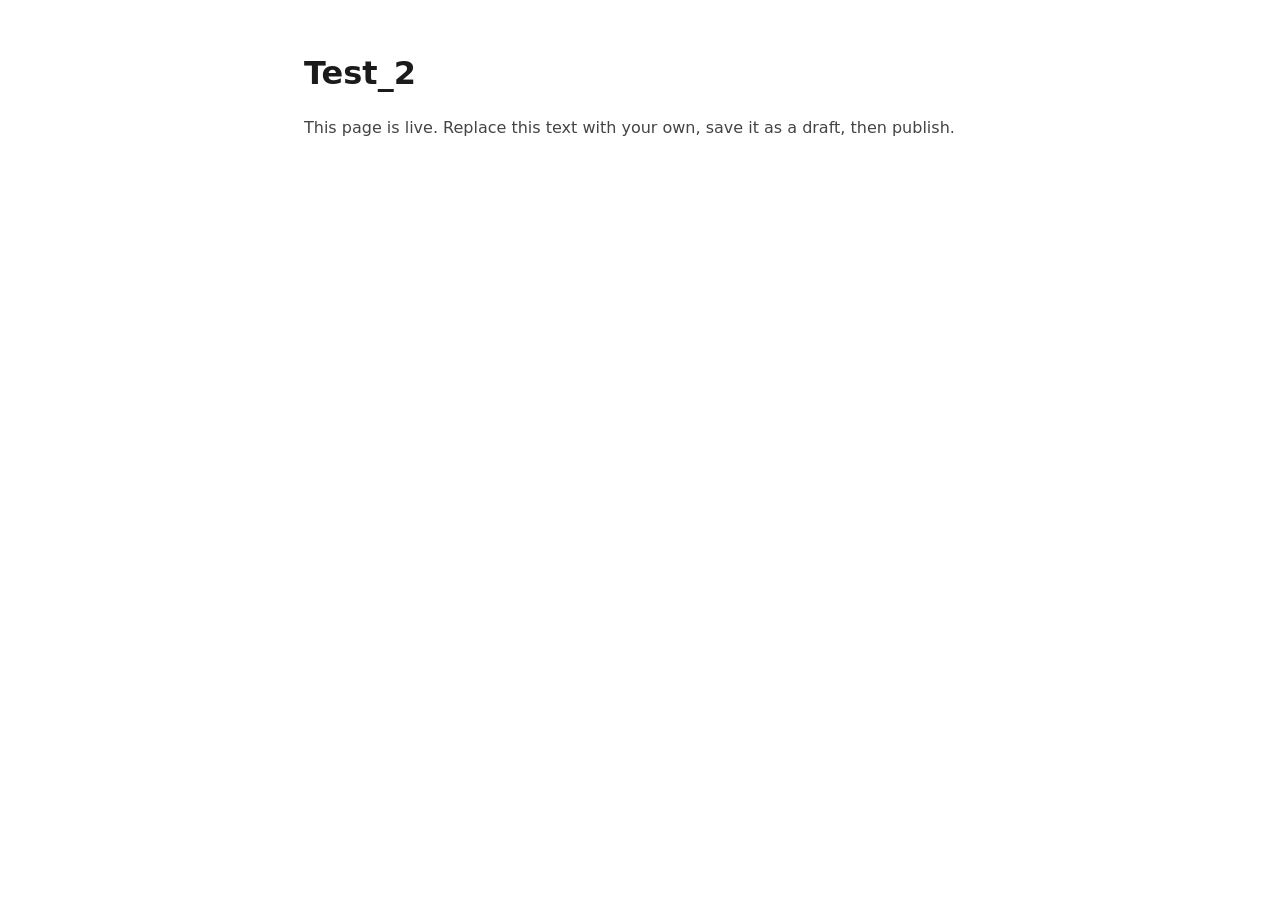
==== index.html @ 7d9ed66a "Update site content" ====
<!doctype html>
<html lang="en">
<head>
<meta charset="utf-8">
<meta name="viewport" content="width=device-width, initial-scale=1">
<title>Test_2</title>
<style>
  body { font-family: system-ui, sans-serif; margin: 0; padding: 3rem 1.5rem; line-height: 1.6; color: #1b1b1b; }
  main { max-width: 42rem; margin: 0 auto; }
  h1 { font-size: 2rem; margin: 0 0 .5rem; }
  p { color: #444; }
</style>
</head>
<body>
<main>
  <h1>Test_2</h1>
  <p>This page is live. Replace this text with your own, save it as a draft, then publish.</p>
</main>
</body>
</html>
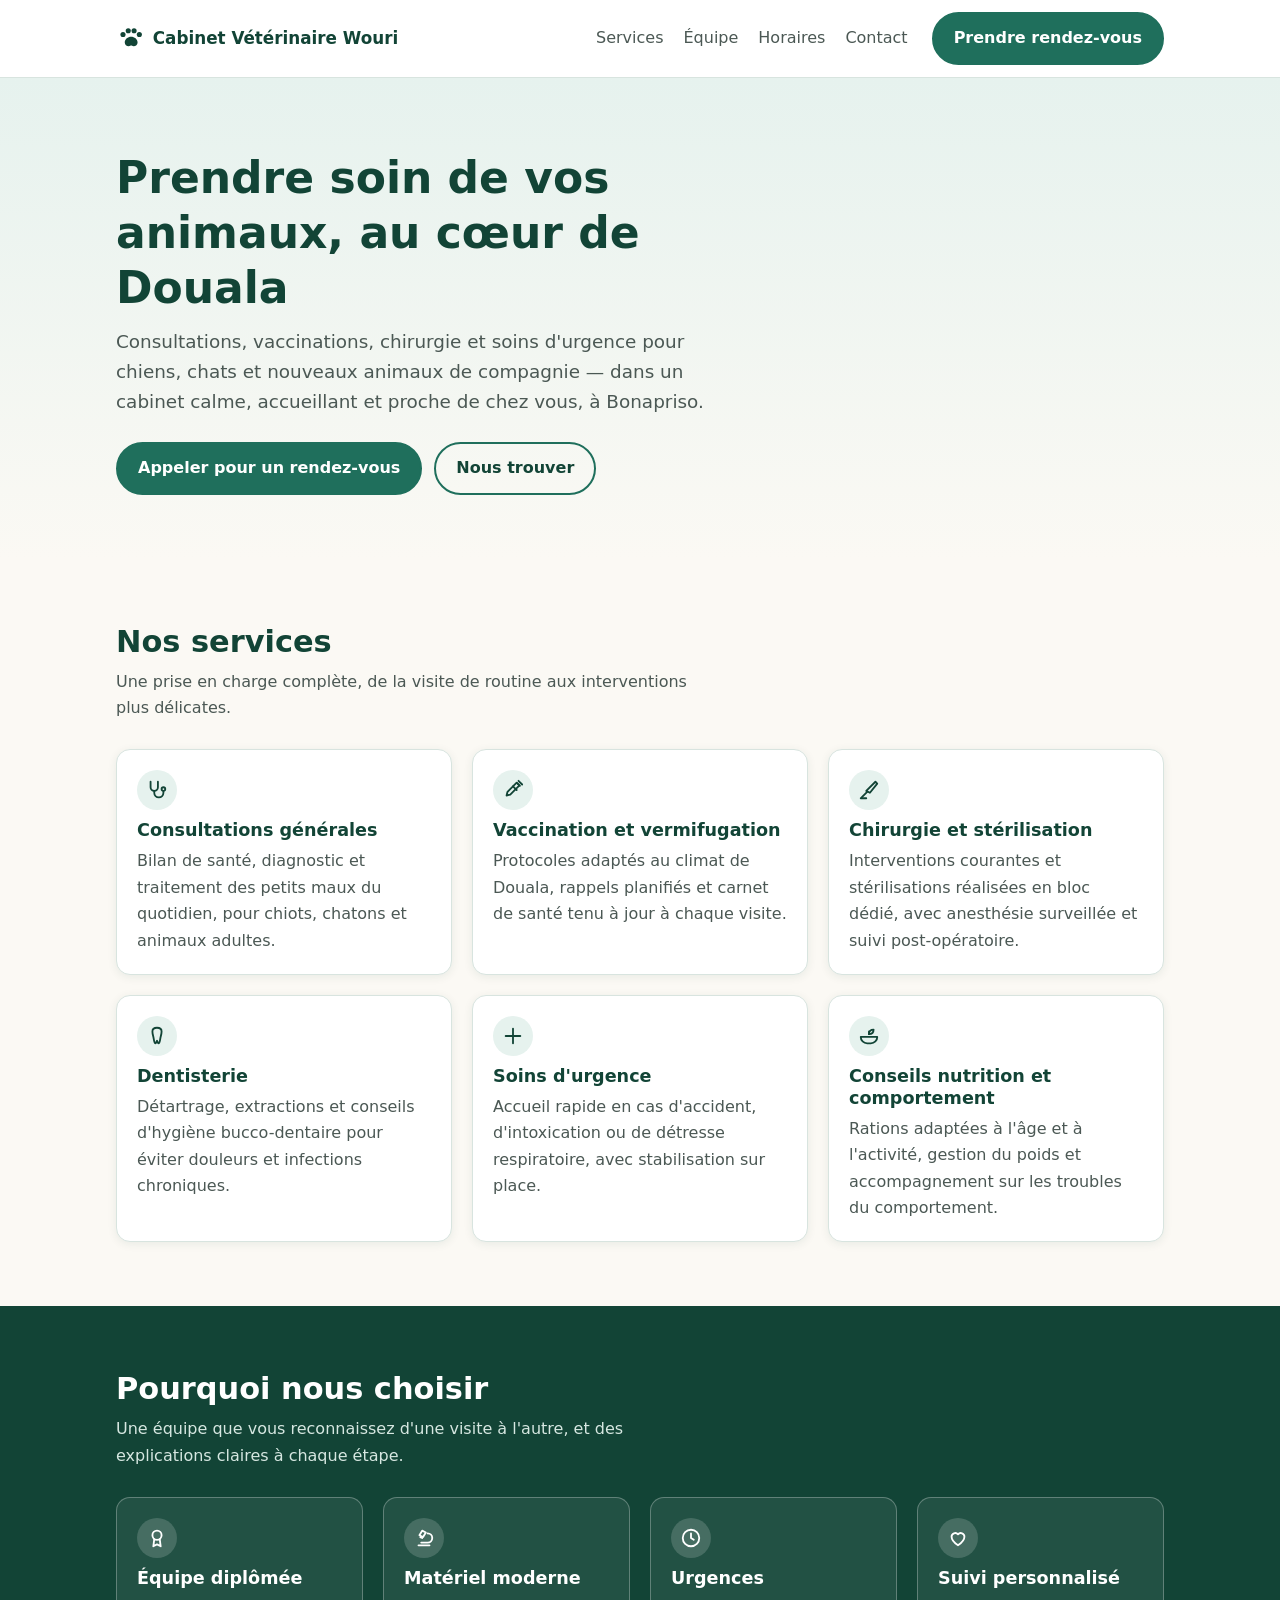
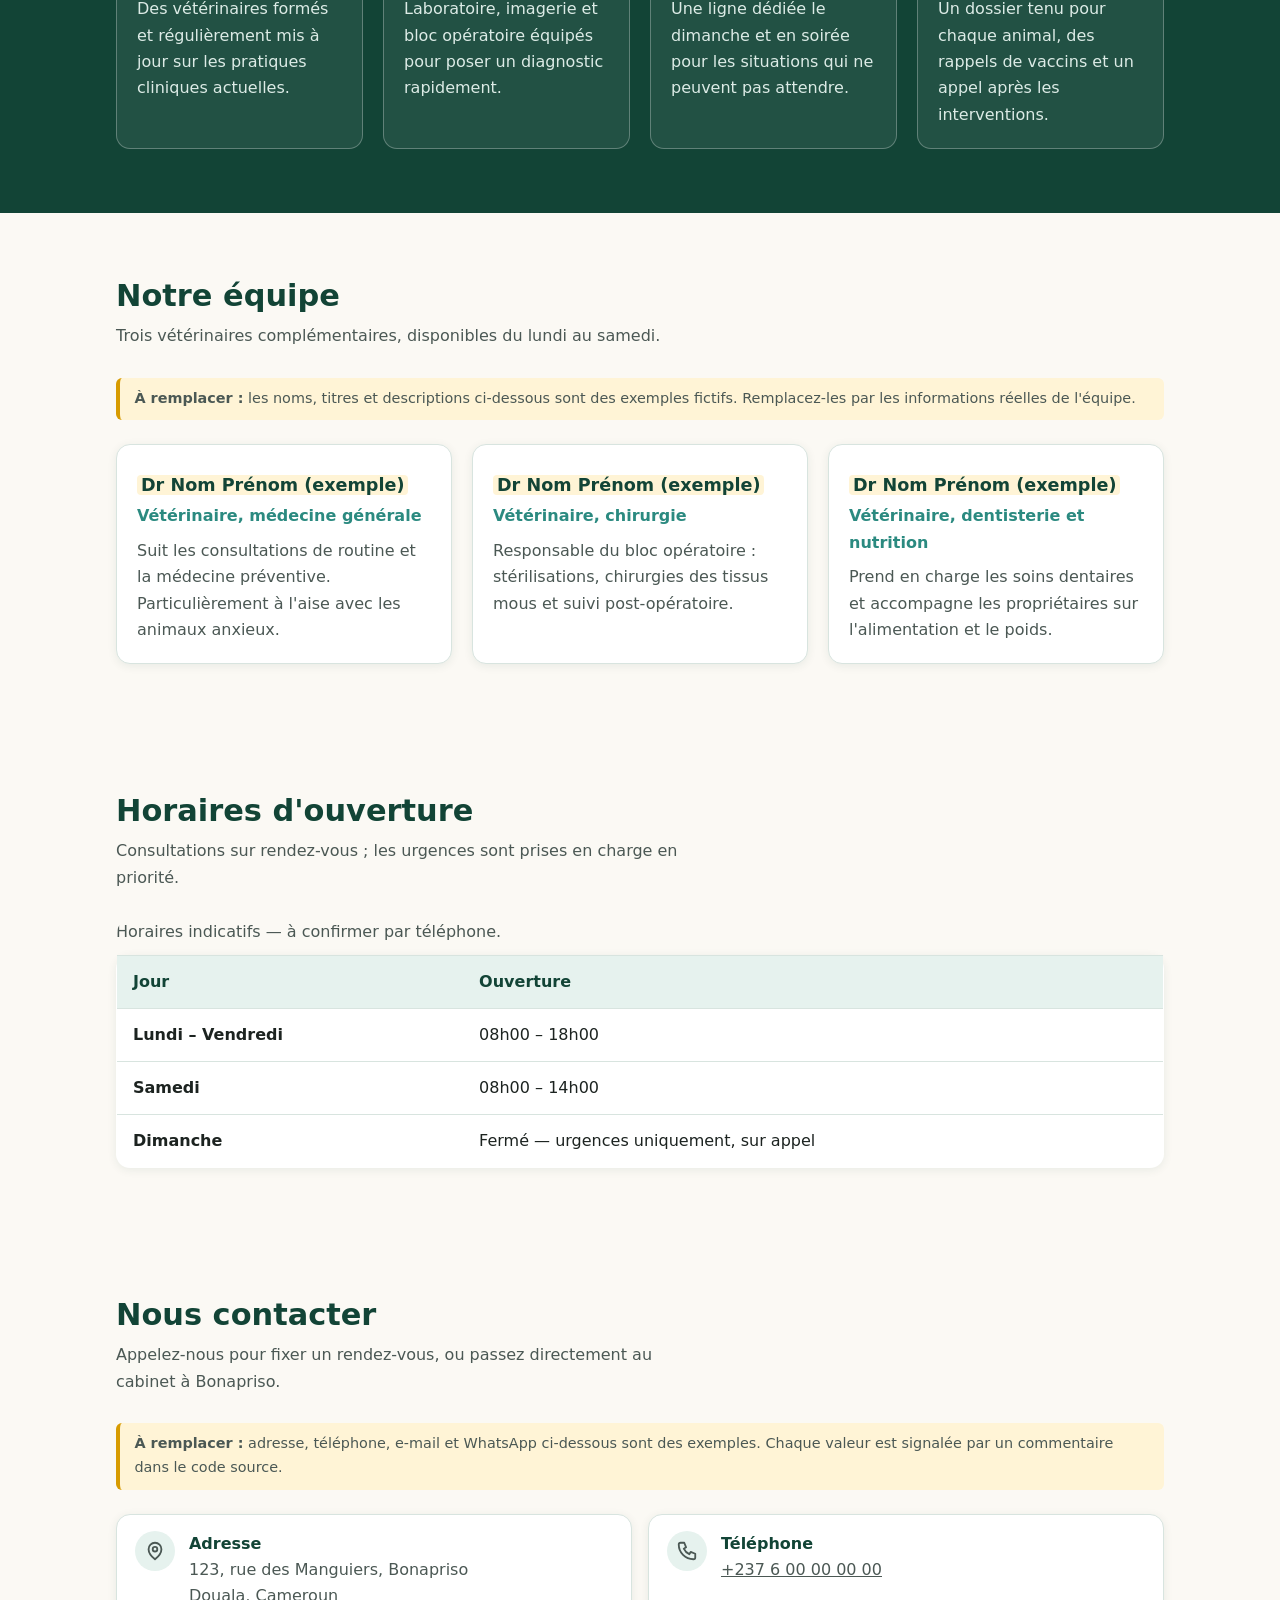
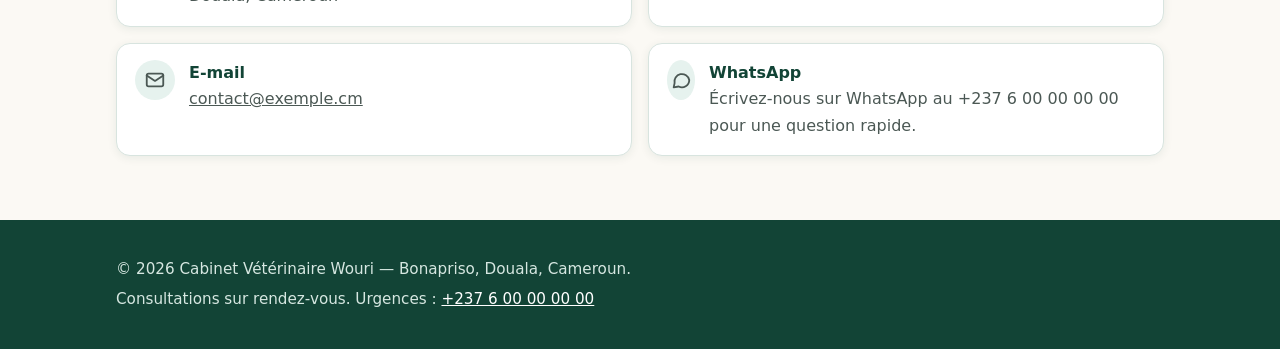
==== commit 5547be24: "Update site content" ====
--- a/index.html
+++ b/index.html
@@ -1,20 +1,658 @@
 <!doctype html>
-<html lang="en">
+<html lang="fr">
 <head>
 <meta charset="utf-8">
 <meta name="viewport" content="width=device-width, initial-scale=1">
-<title>Test_2</title>
+<title>Cabinet Vétérinaire Wouri — cabinet vétérinaire à Douala</title>
+<meta name="description" content="Cabinet vétérinaire à Douala (Bonapriso) : consultations, vaccination, chirurgie, dentisterie et soins d'urgence pour chiens, chats et animaux de compagnie.">
 <style>
-  body { font-family: system-ui, sans-serif; margin: 0; padding: 3rem 1.5rem; line-height: 1.6; color: #1b1b1b; }
-  main { max-width: 42rem; margin: 0 auto; }
-  h1 { font-size: 2rem; margin: 0 0 .5rem; }
-  p { color: #444; }
+  /* ---------------------------------------------------------------
+     Palette et variables — modifiez ces valeurs pour changer le thème
+     --------------------------------------------------------------- */
+  :root {
+    --vert: #1f6f5c;
+    --vert-fonce: #124436;
+    --vert-clair: #e6f2ee;
+    --teal: #2b8a80;
+    --sable: #fbf9f4;
+    --texte: #1c2320;
+    --texte-doux: #4b5854;
+    --bordure: #d8e4df;
+    --blanc: #ffffff;
+    --rayon: 14px;
+    --ombre: 0 2px 10px rgba(18, 68, 54, .08);
+    --largeur: 68rem;
+  }
+
+  *, *::before, *::after { box-sizing: border-box; }
+
+  html { scroll-behavior: smooth; }
+
+  body {
+    margin: 0;
+    font-family: system-ui, -apple-system, "Segoe UI", Roboto, "Helvetica Neue", Arial, sans-serif;
+    line-height: 1.65;
+    color: var(--texte);
+    background: var(--sable);
+    -webkit-text-size-adjust: 100%;
+  }
+
+  img, svg { max-width: 100%; }
+
+  a { color: var(--vert-fonce); }
+
+  h1, h2, h3 { line-height: 1.25; color: var(--vert-fonce); }
+
+  .contenu {
+    width: 100%;
+    max-width: var(--largeur);
+    margin: 0 auto;
+    padding: 0 1.25rem;
+  }
+
+  /* ---------- En-tête collant ---------- */
+  .entete {
+    position: sticky;
+    top: 0;
+    z-index: 10;
+    background: var(--blanc);
+    border-bottom: 1px solid var(--bordure);
+  }
+
+  .entete .contenu {
+    display: flex;
+    flex-wrap: wrap;
+    align-items: center;
+    gap: .75rem 1.5rem;
+    padding-top: .75rem;
+    padding-bottom: .75rem;
+  }
+
+  .logo {
+    display: flex;
+    align-items: center;
+    gap: .55rem;
+    font-weight: 700;
+    font-size: 1.05rem;
+    color: var(--vert-fonce);
+    text-decoration: none;
+    margin-right: auto;
+  }
+
+  .logo svg { flex: none; }
+
+  .nav ul {
+    list-style: none;
+    display: flex;
+    flex-wrap: wrap;
+    gap: .25rem 1.25rem;
+    margin: 0;
+    padding: 0;
+  }
+
+  .nav a {
+    text-decoration: none;
+    color: var(--texte-doux);
+    font-weight: 500;
+    padding: .35rem 0;
+    display: inline-block;
+  }
+
+  .nav a:hover, .nav a:focus { color: var(--vert); text-decoration: underline; }
+
+  /* ---------- Boutons ---------- */
+  .btn {
+    display: inline-block;
+    padding: .7rem 1.25rem;
+    border-radius: 999px;
+    font-weight: 600;
+    text-decoration: none;
+    border: 2px solid var(--vert);
+    background: var(--vert);
+    color: var(--blanc);
+  }
+
+  .btn:hover, .btn:focus { background: var(--vert-fonce); border-color: var(--vert-fonce); }
+
+  .btn-secondaire {
+    background: transparent;
+    color: var(--vert-fonce);
+  }
+
+  .btn-secondaire:hover, .btn-secondaire:focus { background: var(--vert-clair); color: var(--vert-fonce); }
+
+  a:focus-visible, .btn:focus-visible {
+    outline: 3px solid var(--teal);
+    outline-offset: 2px;
+  }
+
+  /* ---------- Accroche ---------- */
+  .hero {
+    background: linear-gradient(180deg, var(--vert-clair), var(--sable));
+    padding: 3rem 0 2.5rem;
+  }
+
+  .hero h1 {
+    font-size: 1.95rem;
+    margin: 0 0 .75rem;
+    max-width: 20ch;
+  }
+
+  .hero p {
+    font-size: 1.05rem;
+    color: var(--texte-doux);
+    max-width: 52ch;
+    margin: 0 0 1.5rem;
+  }
+
+  .hero-boutons { display: flex; flex-wrap: wrap; gap: .75rem; }
+
+  /* ---------- Sections ---------- */
+  section { padding: 2.75rem 0; }
+
+  section > .contenu > h2 {
+    font-size: 1.5rem;
+    margin: 0 0 .5rem;
+  }
+
+  .intro-section {
+    color: var(--texte-doux);
+    max-width: 58ch;
+    margin: 0 0 1.75rem;
+  }
+
+  .grille {
+    display: grid;
+    grid-template-columns: 1fr;
+    gap: 1rem;
+  }
+
+  .carte {
+    background: var(--blanc);
+    border: 1px solid var(--bordure);
+    border-radius: var(--rayon);
+    padding: 1.25rem;
+    box-shadow: var(--ombre);
+  }
+
+  .carte h3 {
+    font-size: 1.1rem;
+    margin: .6rem 0 .4rem;
+  }
+
+  .carte p { margin: 0; color: var(--texte-doux); }
+
+  .icone {
+    display: inline-flex;
+    align-items: center;
+    justify-content: center;
+    width: 2.5rem;
+    height: 2.5rem;
+    border-radius: 50%;
+    background: var(--vert-clair);
+    color: var(--vert-fonce);
+  }
+
+  /* ---------- Bloc confiance ---------- */
+  .confiance { background: var(--vert-fonce); color: var(--blanc); }
+  .confiance h2 { color: var(--blanc); }
+  .confiance .intro-section { color: #d6e7e1; }
+
+  .confiance .carte {
+    background: rgba(255, 255, 255, .07);
+    border-color: rgba(255, 255, 255, .28);
+    box-shadow: none;
+  }
+
+  .confiance .carte h3 { color: var(--blanc); }
+  .confiance .carte p { color: #dcebe6; }
+  .confiance .icone { background: rgba(255, 255, 255, .16); color: var(--blanc); }
+
+  /* ---------- Équipe ---------- */
+  .equipe .carte p.role {
+    color: var(--teal);
+    font-weight: 600;
+    margin: 0 0 .5rem;
+  }
+
+  .placeholder {
+    background: #fff4d6;
+    border-radius: 4px;
+    padding: 0 .25rem;
+  }
+
+  .note-placeholder {
+    font-size: .9rem;
+    color: var(--texte-doux);
+    background: #fff4d6;
+    border-left: 4px solid #d79b00;
+    border-radius: 6px;
+    padding: .6rem .9rem;
+    margin: 0 0 1.5rem;
+  }
+
+  /* ---------- Horaires ---------- */
+  table {
+    width: 100%;
+    border-collapse: collapse;
+    background: var(--blanc);
+    border: 1px solid var(--bordure);
+    border-radius: var(--rayon);
+    overflow: hidden;
+    box-shadow: var(--ombre);
+  }
+
+  caption {
+    text-align: left;
+    color: var(--texte-doux);
+    padding: 0 0 .6rem;
+  }
+
+  th, td {
+    text-align: left;
+    padding: .8rem 1rem;
+    border-bottom: 1px solid var(--bordure);
+  }
+
+  thead th { background: var(--vert-clair); color: var(--vert-fonce); }
+
+  tbody tr:last-child td, tbody tr:last-child th { border-bottom: 0; }
+
+  /* ---------- Contact ---------- */
+  .contact-liste {
+    list-style: none;
+    margin: 0;
+    padding: 0;
+    display: grid;
+    gap: 1rem;
+  }
+
+  .contact-liste li {
+    display: flex;
+    gap: .85rem;
+    align-items: flex-start;
+    background: var(--blanc);
+    border: 1px solid var(--bordure);
+    border-radius: var(--rayon);
+    padding: 1rem 1.15rem;
+    box-shadow: var(--ombre);
+  }
+
+  .contact-liste strong { display: block; color: var(--vert-fonce); }
+  .contact-liste span, .contact-liste a { color: var(--texte-doux); }
+
+  /* ---------- Pied de page ---------- */
+  .pied {
+    background: var(--vert-fonce);
+    color: #d6e7e1;
+    padding: 2rem 0;
+    font-size: .95rem;
+  }
+
+  .pied a { color: var(--blanc); }
+  .pied p { margin: .3rem 0; }
+
+  /* ---------- Écrans plus larges ---------- */
+  @media (min-width: 46rem) {
+    .hero { padding: 4.5rem 0 4rem; }
+    .hero h1 { font-size: 2.75rem; }
+    .hero p { font-size: 1.15rem; }
+    section { padding: 4rem 0; }
+    section > .contenu > h2 { font-size: 1.9rem; }
+    .grille { grid-template-columns: repeat(2, 1fr); gap: 1.25rem; }
+    .grille-3 { grid-template-columns: repeat(3, 1fr); }
+    .grille-4 { grid-template-columns: repeat(4, 1fr); }
+    .contact-liste { grid-template-columns: repeat(2, 1fr); }
+  }
+
+  @media (prefers-reduced-motion: reduce) {
+    html { scroll-behavior: auto; }
+  }
 </style>
 </head>
 <body>
+
+<header class="entete">
+  <div class="contenu">
+    <a class="logo" href="#">
+      <svg width="28" height="28" viewBox="0 0 24 24" fill="currentColor" role="img" aria-label="Empreinte de patte">
+        <circle cx="6" cy="9" r="2.2"/>
+        <circle cx="10.5" cy="5.8" r="2.2"/>
+        <circle cx="15.5" cy="5.8" r="2.2"/>
+        <circle cx="20" cy="9" r="2.2"/>
+        <path d="M13 11c2.8 0 5.5 2.1 5.5 4.8 0 2-1.5 3.2-3.4 3.2-1.1 0-1.7-.5-2.1-.5s-1 .5-2.1.5c-1.9 0-3.4-1.2-3.4-3.2C7.5 13.1 10.2 11 13 11z"/>
+      </svg>
+      <!-- Nom du cabinet : à remplacer par le nom réel -->
+      Cabinet Vétérinaire Wouri
+    </a>
+
+    <nav class="nav" aria-label="Navigation principale">
+      <ul>
+        <li><a href="#services">Services</a></li>
+        <li><a href="#equipe">Équipe</a></li>
+        <li><a href="#horaires">Horaires</a></li>
+        <li><a href="#contact">Contact</a></li>
+      </ul>
+    </nav>
+
+    <!-- Numéro de téléphone : à remplacer par le vrai numéro du cabinet -->
+    <a class="btn" href="tel:+237600000000">Prendre rendez-vous</a>
+  </div>
+</header>
+
 <main>
-  <h1>Test_2</h1>
-  <p>This page is live. Replace this text with your own, save it as a draft, then publish.</p>
+
+  <section class="hero" aria-labelledby="titre-hero">
+    <div class="contenu">
+      <h1 id="titre-hero">Prendre soin de vos animaux, au cœur de Douala</h1>
+      <p>
+        Consultations, vaccinations, chirurgie et soins d'urgence pour chiens, chats et
+        nouveaux animaux de compagnie — dans un cabinet calme, accueillant et proche de chez vous,
+        à Bonapriso.
+      </p>
+      <div class="hero-boutons">
+        <!-- Numéro de téléphone : à remplacer par le vrai numéro du cabinet -->
+        <a class="btn" href="tel:+237600000000">Appeler pour un rendez-vous</a>
+        <a class="btn btn-secondaire" href="#contact">Nous trouver</a>
+      </div>
+    </div>
+  </section>
+
+  <section id="services" aria-labelledby="titre-services">
+    <div class="contenu">
+      <h2 id="titre-services">Nos services</h2>
+      <p class="intro-section">
+        Une prise en charge complète, de la visite de routine aux interventions plus délicates.
+      </p>
+
+      <div class="grille grille-3">
+
+        <article class="carte">
+          <span class="icone">
+            <svg width="22" height="22" viewBox="0 0 24 24" fill="none" stroke="currentColor" stroke-width="2" stroke-linecap="round" stroke-linejoin="round" role="img" aria-label="Stéthoscope">
+              <path d="M5 3v6a4 4 0 0 0 8 0V3"/>
+              <path d="M9 13v2a5 5 0 0 0 10 0v-2"/>
+              <circle cx="19" cy="11" r="2"/>
+            </svg>
+          </span>
+          <h3>Consultations générales</h3>
+          <p>Bilan de santé, diagnostic et traitement des petits maux du quotidien, pour chiots, chatons et animaux adultes.</p>
+        </article>
+
+        <article class="carte">
+          <span class="icone">
+            <svg width="22" height="22" viewBox="0 0 24 24" fill="none" stroke="currentColor" stroke-width="2" stroke-linecap="round" stroke-linejoin="round" role="img" aria-label="Seringue">
+              <path d="M18 2l4 4"/>
+              <path d="M16.5 4.5l3 3"/>
+              <path d="M19 7L9 17l-4 1 1-4L16 4z"/>
+              <path d="M12 8l4 4"/>
+            </svg>
+          </span>
+          <h3>Vaccination et vermifugation</h3>
+          <p>Protocoles adaptés au climat de Douala, rappels planifiés et carnet de santé tenu à jour à chaque visite.</p>
+        </article>
+
+        <article class="carte">
+          <span class="icone">
+            <svg width="22" height="22" viewBox="0 0 24 24" fill="none" stroke="currentColor" stroke-width="2" stroke-linecap="round" stroke-linejoin="round" role="img" aria-label="Bistouri">
+              <path d="M4 20l6-6"/>
+              <path d="M9 13L19 3l2 2-8 10z"/>
+              <path d="M3 21h6"/>
+            </svg>
+          </span>
+          <h3>Chirurgie et stérilisation</h3>
+          <p>Interventions courantes et stérilisations réalisées en bloc dédié, avec anesthésie surveillée et suivi post-opératoire.</p>
+        </article>
+
+        <article class="carte">
+          <span class="icone">
+            <svg width="22" height="22" viewBox="0 0 24 24" fill="none" stroke="currentColor" stroke-width="2" stroke-linecap="round" stroke-linejoin="round" role="img" aria-label="Dent">
+              <path d="M12 3c3 0 5 1.5 5 4 0 3-1 5-1.5 8.5C15.2 18 14.6 20 13.5 20S12.6 17 12 17s-.4 3-1.5 3S8.8 18 8.5 15.5C8 12 7 10 7 7c0-2.5 2-4 5-4z"/>
+            </svg>
+          </span>
+          <h3>Dentisterie</h3>
+          <p>Détartrage, extractions et conseils d'hygiène bucco-dentaire pour éviter douleurs et infections chroniques.</p>
+        </article>
+
+        <article class="carte">
+          <span class="icone">
+            <svg width="22" height="22" viewBox="0 0 24 24" fill="none" stroke="currentColor" stroke-width="2" stroke-linecap="round" stroke-linejoin="round" role="img" aria-label="Croix médicale">
+              <path d="M12 4v16"/>
+              <path d="M4 12h16"/>
+            </svg>
+          </span>
+          <h3>Soins d'urgence</h3>
+          <p>Accueil rapide en cas d'accident, d'intoxication ou de détresse respiratoire, avec stabilisation sur place.</p>
+        </article>
+
+        <article class="carte">
+          <span class="icone">
+            <svg width="22" height="22" viewBox="0 0 24 24" fill="none" stroke="currentColor" stroke-width="2" stroke-linecap="round" stroke-linejoin="round" role="img" aria-label="Gamelle et feuille">
+              <path d="M3 13h18a7 7 0 0 1-7 7h-4a7 7 0 0 1-7-7z"/>
+              <path d="M12 10c0-3 2-5 5-5 0 3-2 5-5 5z"/>
+              <path d="M12 10V7"/>
+            </svg>
+          </span>
+          <h3>Conseils nutrition et comportement</h3>
+          <p>Rations adaptées à l'âge et à l'activité, gestion du poids et accompagnement sur les troubles du comportement.</p>
+        </article>
+
+      </div>
+    </div>
+  </section>
+
+  <section class="confiance" aria-labelledby="titre-confiance">
+    <div class="contenu">
+      <h2 id="titre-confiance">Pourquoi nous choisir</h2>
+      <p class="intro-section">
+        Une équipe que vous reconnaissez d'une visite à l'autre, et des explications claires à chaque étape.
+      </p>
+
+      <div class="grille grille-4">
+
+        <article class="carte">
+          <span class="icone">
+            <svg width="22" height="22" viewBox="0 0 24 24" fill="none" stroke="currentColor" stroke-width="2" stroke-linecap="round" stroke-linejoin="round" role="img" aria-label="Diplôme">
+              <circle cx="12" cy="9" r="5"/>
+              <path d="M9 13.5L8 21l4-2 4 2-1-7.5"/>
+            </svg>
+          </span>
+          <h3>Équipe diplômée</h3>
+          <p>Des vétérinaires formés et régulièrement mis à jour sur les pratiques cliniques actuelles.</p>
+        </article>
+
+        <article class="carte">
+          <span class="icone">
+            <svg width="22" height="22" viewBox="0 0 24 24" fill="none" stroke="currentColor" stroke-width="2" stroke-linecap="round" stroke-linejoin="round" role="img" aria-label="Microscope">
+              <path d="M6 20h12"/>
+              <path d="M9 17h7a5 5 0 0 0 0-10"/>
+              <path d="M10 4l4 2-3 5-4-2z"/>
+              <path d="M8 11l2 1"/>
+            </svg>
+          </span>
+          <h3>Matériel moderne</h3>
+          <p>Laboratoire, imagerie et bloc opératoire équipés pour poser un diagnostic rapidement.</p>
+        </article>
+
+        <article class="carte">
+          <span class="icone">
+            <svg width="22" height="22" viewBox="0 0 24 24" fill="none" stroke="currentColor" stroke-width="2" stroke-linecap="round" stroke-linejoin="round" role="img" aria-label="Horloge">
+              <circle cx="12" cy="12" r="9"/>
+              <path d="M12 7v5l3 2"/>
+            </svg>
+          </span>
+          <h3>Urgences</h3>
+          <p>Une ligne dédiée le dimanche et en soirée pour les situations qui ne peuvent pas attendre.</p>
+        </article>
+
+        <article class="carte">
+          <span class="icone">
+            <svg width="22" height="22" viewBox="0 0 24 24" fill="none" stroke="currentColor" stroke-width="2" stroke-linecap="round" stroke-linejoin="round" role="img" aria-label="Cœur">
+              <path d="M12 20s-7-4.6-7-9.3A4 4 0 0 1 12 8a4 4 0 0 1 7 2.7C19 15.4 12 20 12 20z"/>
+            </svg>
+          </span>
+          <h3>Suivi personnalisé</h3>
+          <p>Un dossier tenu pour chaque animal, des rappels de vaccins et un appel après les interventions.</p>
+        </article>
+
+      </div>
+    </div>
+  </section>
+
+  <section id="equipe" class="equipe" aria-labelledby="titre-equipe">
+    <div class="contenu">
+      <h2 id="titre-equipe">Notre équipe</h2>
+      <p class="intro-section">
+        Trois vétérinaires complémentaires, disponibles du lundi au samedi.
+      </p>
+
+      <p class="note-placeholder">
+        <strong>À remplacer :</strong> les noms, titres et descriptions ci-dessous sont des exemples fictifs.
+        Remplacez-les par les informations réelles de l'équipe.
+      </p>
+
+      <div class="grille grille-3">
+
+        <!-- Vétérinaire 1 : nom et bio à remplacer -->
+        <article class="carte">
+          <h3><span class="placeholder">Dr Nom Prénom (exemple)</span></h3>
+          <p class="role">Vétérinaire, médecine générale</p>
+          <p>Suit les consultations de routine et la médecine préventive. Particulièrement à l'aise avec les animaux anxieux.</p>
+        </article>
+
+        <!-- Vétérinaire 2 : nom et bio à remplacer -->
+        <article class="carte">
+          <h3><span class="placeholder">Dr Nom Prénom (exemple)</span></h3>
+          <p class="role">Vétérinaire, chirurgie</p>
+          <p>Responsable du bloc opératoire : stérilisations, chirurgies des tissus mous et suivi post-opératoire.</p>
+        </article>
+
+        <!-- Vétérinaire 3 : nom et bio à remplacer -->
+        <article class="carte">
+          <h3><span class="placeholder">Dr Nom Prénom (exemple)</span></h3>
+          <p class="role">Vétérinaire, dentisterie et nutrition</p>
+          <p>Prend en charge les soins dentaires et accompagne les propriétaires sur l'alimentation et le poids.</p>
+        </article>
+
+      </div>
+    </div>
+  </section>
+
+  <section id="horaires" aria-labelledby="titre-horaires">
+    <div class="contenu">
+      <h2 id="titre-horaires">Horaires d'ouverture</h2>
+      <p class="intro-section">
+        Consultations sur rendez-vous ; les urgences sont prises en charge en priorité.
+      </p>
+
+      <!-- Horaires : à vérifier et remplacer par les horaires réels du cabinet -->
+      <table>
+        <caption>Horaires indicatifs — à confirmer par téléphone.</caption>
+        <thead>
+          <tr>
+            <th scope="col">Jour</th>
+            <th scope="col">Ouverture</th>
+          </tr>
+        </thead>
+        <tbody>
+          <tr>
+            <th scope="row">Lundi – Vendredi</th>
+            <td>08h00 – 18h00</td>
+          </tr>
+          <tr>
+            <th scope="row">Samedi</th>
+            <td>08h00 – 14h00</td>
+          </tr>
+          <tr>
+            <th scope="row">Dimanche</th>
+            <td>Fermé — urgences uniquement, sur appel</td>
+          </tr>
+        </tbody>
+      </table>
+    </div>
+  </section>
+
+  <section id="contact" aria-labelledby="titre-contact">
+    <div class="contenu">
+      <h2 id="titre-contact">Nous contacter</h2>
+      <p class="intro-section">
+        Appelez-nous pour fixer un rendez-vous, ou passez directement au cabinet à Bonapriso.
+      </p>
+
+      <p class="note-placeholder">
+        <strong>À remplacer :</strong> adresse, téléphone, e-mail et WhatsApp ci-dessous sont des exemples.
+        Chaque valeur est signalée par un commentaire dans le code source.
+      </p>
+
+      <ul class="contact-liste">
+
+        <li>
+          <span class="icone">
+            <svg width="22" height="22" viewBox="0 0 24 24" fill="none" stroke="currentColor" stroke-width="2" stroke-linecap="round" stroke-linejoin="round" role="img" aria-label="Adresse">
+              <path d="M12 21s7-5.5 7-11a7 7 0 1 0-14 0c0 5.5 7 11 7 11z"/>
+              <circle cx="12" cy="10" r="2.5"/>
+            </svg>
+          </span>
+          <div>
+            <strong>Adresse</strong>
+            <!-- ADRESSE FICTIVE — remplacer par l'adresse réelle du cabinet -->
+            <span>123, rue des Manguiers, Bonapriso<br>Douala, Cameroun</span>
+          </div>
+        </li>
+
+        <li>
+          <span class="icone">
+            <svg width="22" height="22" viewBox="0 0 24 24" fill="none" stroke="currentColor" stroke-width="2" stroke-linecap="round" stroke-linejoin="round" role="img" aria-label="Téléphone">
+              <path d="M5 3h4l2 5-2.5 1.5a12 12 0 0 0 6 6L16 13l5 2v4a2 2 0 0 1-2 2A16 16 0 0 1 3 5a2 2 0 0 1 2-2z"/>
+            </svg>
+          </span>
+          <div>
+            <strong>Téléphone</strong>
+            <!-- NUMÉRO FICTIF — remplacer par le vrai numéro du cabinet -->
+            <a href="tel:+237600000000">+237 6 00 00 00 00</a>
+          </div>
+        </li>
+
+        <li>
+          <span class="icone">
+            <svg width="22" height="22" viewBox="0 0 24 24" fill="none" stroke="currentColor" stroke-width="2" stroke-linecap="round" stroke-linejoin="round" role="img" aria-label="Enveloppe">
+              <rect x="3" y="5" width="18" height="14" rx="2"/>
+              <path d="M3 7l9 6 9-6"/>
+            </svg>
+          </span>
+          <div>
+            <strong>E-mail</strong>
+            <!-- E-MAIL FICTIF — remplacer par l'adresse e-mail réelle -->
+            <a href="mailto:contact@exemple.cm">contact@exemple.cm</a>
+          </div>
+        </li>
+
+        <li>
+          <span class="icone">
+            <svg width="22" height="22" viewBox="0 0 24 24" fill="none" stroke="currentColor" stroke-width="2" stroke-linecap="round" stroke-linejoin="round" role="img" aria-label="Bulle de message">
+              <path d="M21 12a8 8 0 0 1-11.6 7.1L4 20l1-4.6A8 8 0 1 1 21 12z"/>
+            </svg>
+          </span>
+          <div>
+            <strong>WhatsApp</strong>
+            <!-- NUMÉRO WHATSAPP FICTIF — remplacer par le vrai numéro WhatsApp -->
+            <span>Écrivez-nous sur WhatsApp au +237 6 00 00 00 00 pour une question rapide.</span>
+          </div>
+        </li>
+
+      </ul>
+    </div>
+  </section>
+
 </main>
+
+<footer class="pied">
+  <div class="contenu">
+    <!-- Nom du cabinet : à remplacer par le nom réel -->
+    <p>© 2026 Cabinet Vétérinaire Wouri — Bonapriso, Douala, Cameroun.</p>
+    <p>Consultations sur rendez-vous. Urgences : <a href="tel:+237600000000">+237 6 00 00 00 00</a><!-- NUMÉRO FICTIF — à remplacer --></p>
+  </div>
+</footer>
+
 </body>
 </html>
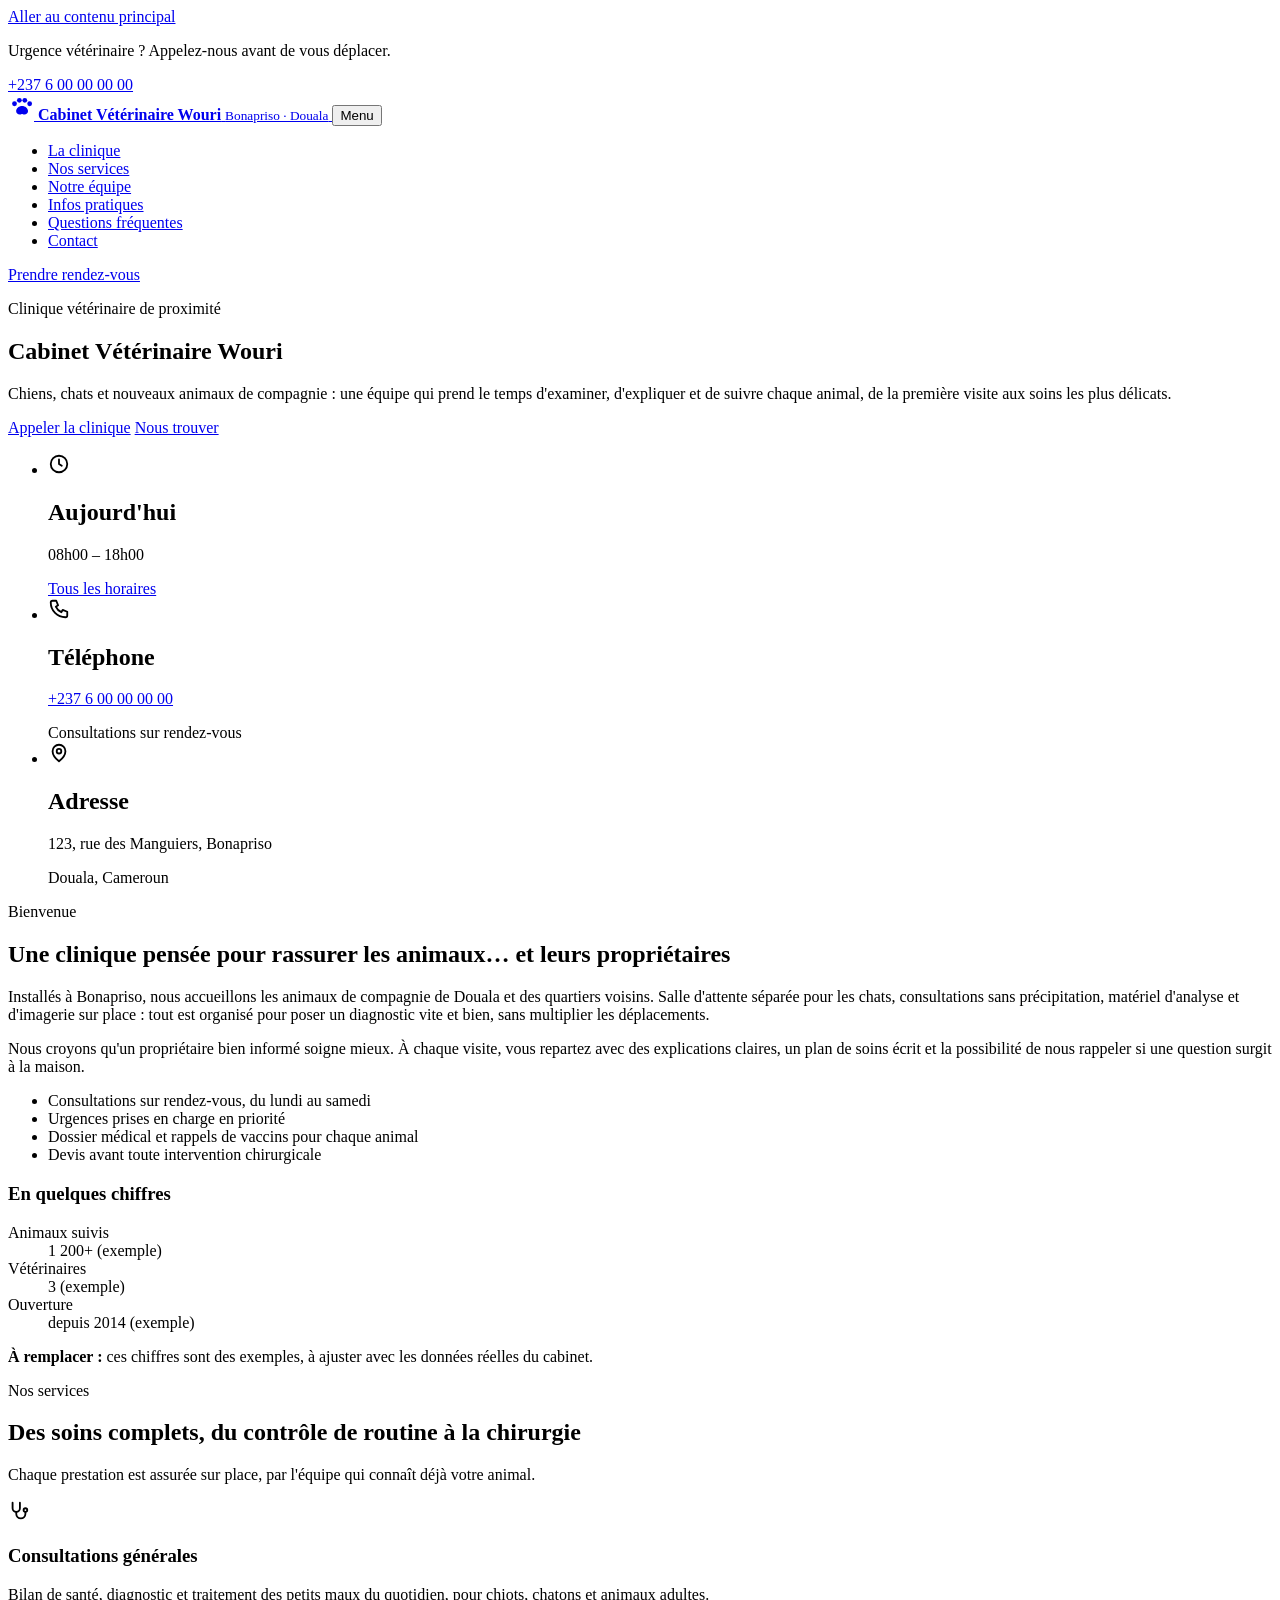
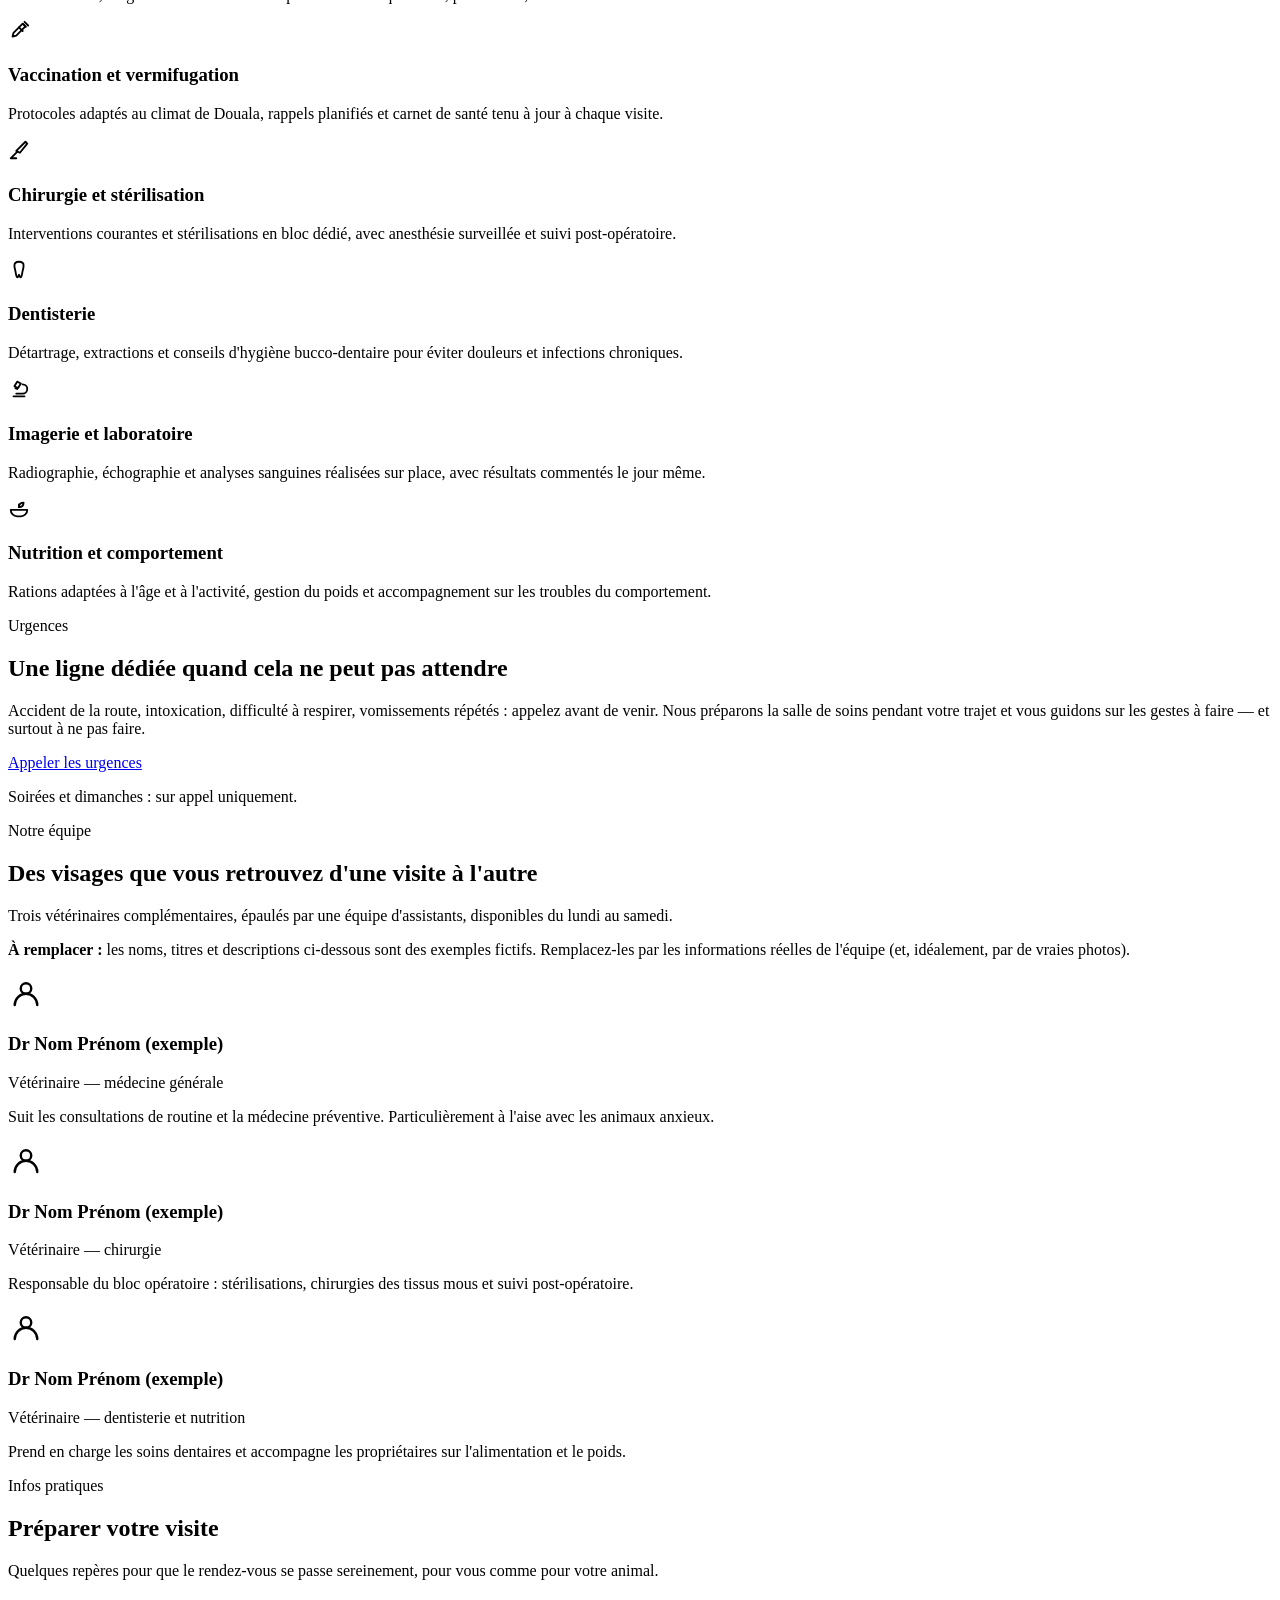
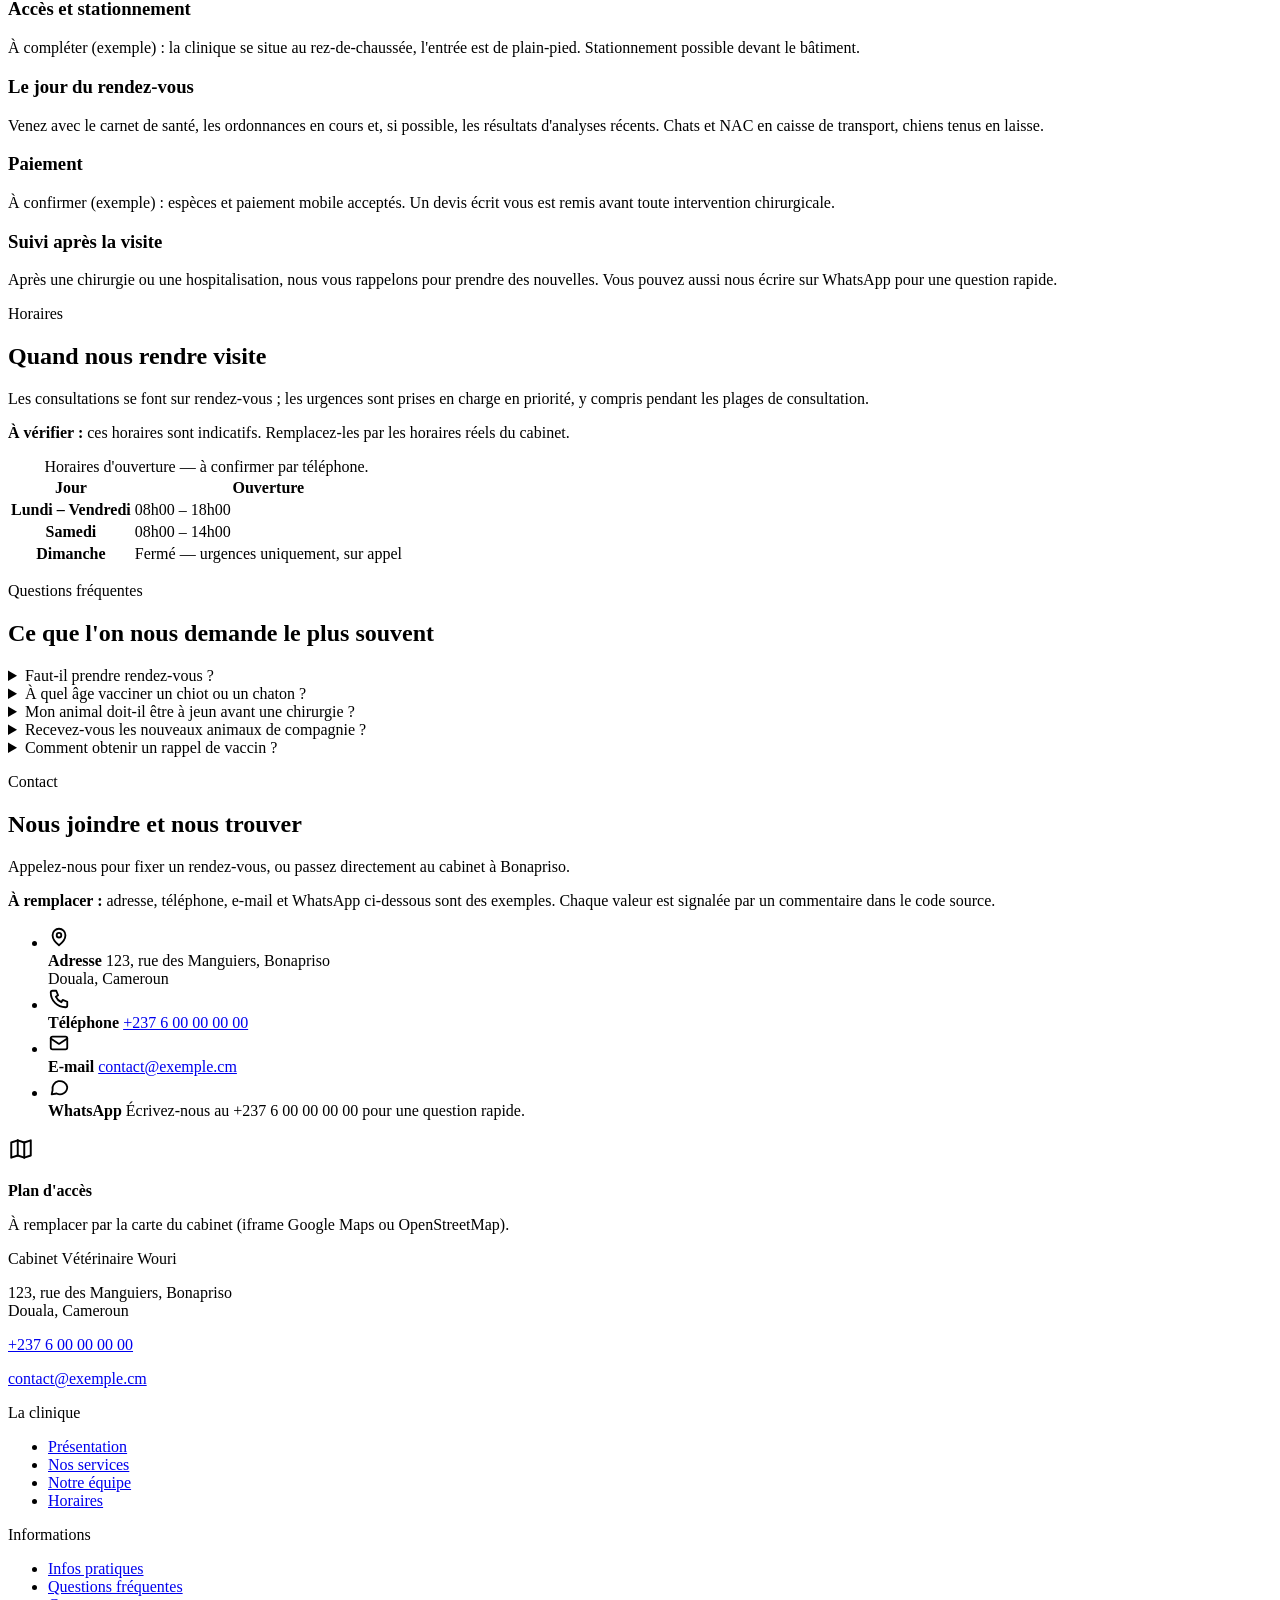
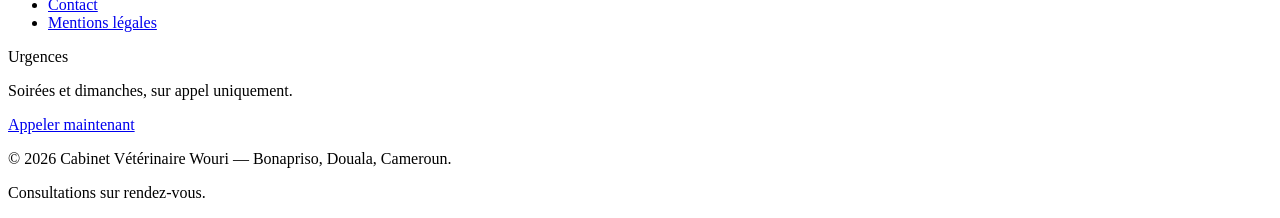
==== commit d6c761e4: "Update site content" ====
--- a/index.html
+++ b/index.html
@@ -3,373 +3,225 @@
 <head>
 <meta charset="utf-8">
 <meta name="viewport" content="width=device-width, initial-scale=1">
-<title>Cabinet Vétérinaire Wouri — cabinet vétérinaire à Douala</title>
-<meta name="description" content="Cabinet vétérinaire à Douala (Bonapriso) : consultations, vaccination, chirurgie, dentisterie et soins d'urgence pour chiens, chats et animaux de compagnie.">
-<style>
-  /* ---------------------------------------------------------------
-     Palette et variables — modifiez ces valeurs pour changer le thème
-     --------------------------------------------------------------- */
-  :root {
-    --vert: #1f6f5c;
-    --vert-fonce: #124436;
-    --vert-clair: #e6f2ee;
-    --teal: #2b8a80;
-    --sable: #fbf9f4;
-    --texte: #1c2320;
-    --texte-doux: #4b5854;
-    --bordure: #d8e4df;
-    --blanc: #ffffff;
-    --rayon: 14px;
-    --ombre: 0 2px 10px rgba(18, 68, 54, .08);
-    --largeur: 68rem;
-  }
-
-  *, *::before, *::after { box-sizing: border-box; }
-
-  html { scroll-behavior: smooth; }
-
-  body {
-    margin: 0;
-    font-family: system-ui, -apple-system, "Segoe UI", Roboto, "Helvetica Neue", Arial, sans-serif;
-    line-height: 1.65;
-    color: var(--texte);
-    background: var(--sable);
-    -webkit-text-size-adjust: 100%;
-  }
-
-  img, svg { max-width: 100%; }
-
-  a { color: var(--vert-fonce); }
-
-  h1, h2, h3 { line-height: 1.25; color: var(--vert-fonce); }
-
-  .contenu {
-    width: 100%;
-    max-width: var(--largeur);
-    margin: 0 auto;
-    padding: 0 1.25rem;
-  }
-
-  /* ---------- En-tête collant ---------- */
-  .entete {
-    position: sticky;
-    top: 0;
-    z-index: 10;
-    background: var(--blanc);
-    border-bottom: 1px solid var(--bordure);
-  }
-
-  .entete .contenu {
-    display: flex;
-    flex-wrap: wrap;
-    align-items: center;
-    gap: .75rem 1.5rem;
-    padding-top: .75rem;
-    padding-bottom: .75rem;
-  }
-
-  .logo {
-    display: flex;
-    align-items: center;
-    gap: .55rem;
-    font-weight: 700;
-    font-size: 1.05rem;
-    color: var(--vert-fonce);
-    text-decoration: none;
-    margin-right: auto;
-  }
-
-  .logo svg { flex: none; }
-
-  .nav ul {
-    list-style: none;
-    display: flex;
-    flex-wrap: wrap;
-    gap: .25rem 1.25rem;
-    margin: 0;
-    padding: 0;
-  }
-
-  .nav a {
-    text-decoration: none;
-    color: var(--texte-doux);
-    font-weight: 500;
-    padding: .35rem 0;
-    display: inline-block;
-  }
-
-  .nav a:hover, .nav a:focus { color: var(--vert); text-decoration: underline; }
-
-  /* ---------- Boutons ---------- */
-  .btn {
-    display: inline-block;
-    padding: .7rem 1.25rem;
-    border-radius: 999px;
-    font-weight: 600;
-    text-decoration: none;
-    border: 2px solid var(--vert);
-    background: var(--vert);
-    color: var(--blanc);
-  }
-
-  .btn:hover, .btn:focus { background: var(--vert-fonce); border-color: var(--vert-fonce); }
-
-  .btn-secondaire {
-    background: transparent;
-    color: var(--vert-fonce);
-  }
-
-  .btn-secondaire:hover, .btn-secondaire:focus { background: var(--vert-clair); color: var(--vert-fonce); }
-
-  a:focus-visible, .btn:focus-visible {
-    outline: 3px solid var(--teal);
-    outline-offset: 2px;
-  }
-
-  /* ---------- Accroche ---------- */
-  .hero {
-    background: linear-gradient(180deg, var(--vert-clair), var(--sable));
-    padding: 3rem 0 2.5rem;
-  }
-
-  .hero h1 {
-    font-size: 1.95rem;
-    margin: 0 0 .75rem;
-    max-width: 20ch;
-  }
-
-  .hero p {
-    font-size: 1.05rem;
-    color: var(--texte-doux);
-    max-width: 52ch;
-    margin: 0 0 1.5rem;
-  }
-
-  .hero-boutons { display: flex; flex-wrap: wrap; gap: .75rem; }
-
-  /* ---------- Sections ---------- */
-  section { padding: 2.75rem 0; }
-
-  section > .contenu > h2 {
-    font-size: 1.5rem;
-    margin: 0 0 .5rem;
-  }
-
-  .intro-section {
-    color: var(--texte-doux);
-    max-width: 58ch;
-    margin: 0 0 1.75rem;
-  }
-
-  .grille {
-    display: grid;
-    grid-template-columns: 1fr;
-    gap: 1rem;
-  }
-
-  .carte {
-    background: var(--blanc);
-    border: 1px solid var(--bordure);
-    border-radius: var(--rayon);
-    padding: 1.25rem;
-    box-shadow: var(--ombre);
-  }
-
-  .carte h3 {
-    font-size: 1.1rem;
-    margin: .6rem 0 .4rem;
-  }
-
-  .carte p { margin: 0; color: var(--texte-doux); }
-
-  .icone {
-    display: inline-flex;
-    align-items: center;
-    justify-content: center;
-    width: 2.5rem;
-    height: 2.5rem;
-    border-radius: 50%;
-    background: var(--vert-clair);
-    color: var(--vert-fonce);
-  }
-
-  /* ---------- Bloc confiance ---------- */
-  .confiance { background: var(--vert-fonce); color: var(--blanc); }
-  .confiance h2 { color: var(--blanc); }
-  .confiance .intro-section { color: #d6e7e1; }
-
-  .confiance .carte {
-    background: rgba(255, 255, 255, .07);
-    border-color: rgba(255, 255, 255, .28);
-    box-shadow: none;
-  }
-
-  .confiance .carte h3 { color: var(--blanc); }
-  .confiance .carte p { color: #dcebe6; }
-  .confiance .icone { background: rgba(255, 255, 255, .16); color: var(--blanc); }
-
-  /* ---------- Équipe ---------- */
-  .equipe .carte p.role {
-    color: var(--teal);
-    font-weight: 600;
-    margin: 0 0 .5rem;
-  }
-
-  .placeholder {
-    background: #fff4d6;
-    border-radius: 4px;
-    padding: 0 .25rem;
-  }
-
-  .note-placeholder {
-    font-size: .9rem;
-    color: var(--texte-doux);
-    background: #fff4d6;
-    border-left: 4px solid #d79b00;
-    border-radius: 6px;
-    padding: .6rem .9rem;
-    margin: 0 0 1.5rem;
-  }
-
-  /* ---------- Horaires ---------- */
-  table {
-    width: 100%;
-    border-collapse: collapse;
-    background: var(--blanc);
-    border: 1px solid var(--bordure);
-    border-radius: var(--rayon);
-    overflow: hidden;
-    box-shadow: var(--ombre);
-  }
-
-  caption {
-    text-align: left;
-    color: var(--texte-doux);
-    padding: 0 0 .6rem;
-  }
-
-  th, td {
-    text-align: left;
-    padding: .8rem 1rem;
-    border-bottom: 1px solid var(--bordure);
-  }
-
-  thead th { background: var(--vert-clair); color: var(--vert-fonce); }
-
-  tbody tr:last-child td, tbody tr:last-child th { border-bottom: 0; }
-
-  /* ---------- Contact ---------- */
-  .contact-liste {
-    list-style: none;
-    margin: 0;
-    padding: 0;
-    display: grid;
-    gap: 1rem;
-  }
-
-  .contact-liste li {
-    display: flex;
-    gap: .85rem;
-    align-items: flex-start;
-    background: var(--blanc);
-    border: 1px solid var(--bordure);
-    border-radius: var(--rayon);
-    padding: 1rem 1.15rem;
-    box-shadow: var(--ombre);
-  }
-
-  .contact-liste strong { display: block; color: var(--vert-fonce); }
-  .contact-liste span, .contact-liste a { color: var(--texte-doux); }
-
-  /* ---------- Pied de page ---------- */
-  .pied {
-    background: var(--vert-fonce);
-    color: #d6e7e1;
-    padding: 2rem 0;
-    font-size: .95rem;
-  }
-
-  .pied a { color: var(--blanc); }
-  .pied p { margin: .3rem 0; }
-
-  /* ---------- Écrans plus larges ---------- */
-  @media (min-width: 46rem) {
-    .hero { padding: 4.5rem 0 4rem; }
-    .hero h1 { font-size: 2.75rem; }
-    .hero p { font-size: 1.15rem; }
-    section { padding: 4rem 0; }
-    section > .contenu > h2 { font-size: 1.9rem; }
-    .grille { grid-template-columns: repeat(2, 1fr); gap: 1.25rem; }
-    .grille-3 { grid-template-columns: repeat(3, 1fr); }
-    .grille-4 { grid-template-columns: repeat(4, 1fr); }
-    .contact-liste { grid-template-columns: repeat(2, 1fr); }
-  }
-
-  @media (prefers-reduced-motion: reduce) {
-    html { scroll-behavior: auto; }
-  }
-</style>
+<title>Cabinet Vétérinaire Wouri — clinique vétérinaire à Douala (Bonapriso)</title>
+<meta name="description" content="Clinique vétérinaire à Douala, quartier Bonapriso : consultations, vaccination, chirurgie, imagerie, dentisterie et urgences pour chiens, chats et nouveaux animaux de compagnie.">
+<meta name="theme-color" content="#0f3d38">
+<meta property="og:type" content="website">
+<meta property="og:locale" content="fr_FR">
+<meta property="og:title" content="Cabinet Vétérinaire Wouri — clinique vétérinaire à Douala">
+<meta property="og:description" content="Une équipe vétérinaire à vos côtés à Bonapriso : médecine préventive, chirurgie, imagerie et urgences.">
+
+<!--
+  Cette page ne contient plus ni CSS ni JavaScript en ligne.
+  Fichiers à créer à côté de index.html :
+
+    assets/css/styles.css   → toute la mise en forme (variables de thème, grilles, composants)
+    assets/js/main.js       → menu mobile, en-tête compact au défilement, accordéon FAQ,
+                              statut « ouvert / fermé » en direct, bouton retour en haut
+
+  Les crochets JS utilisés par main.js sont les attributs data-* présents ci-dessous :
+    data-entete, data-menu, data-menu-bouton, data-statut, data-faq, data-haut, data-annee
+-->
+<link rel="preconnect" href="https://fonts.googleapis.com">
+<link rel="preconnect" href="https://fonts.gstatic.com" crossorigin>
+<link rel="stylesheet" href="https://fonts.googleapis.com/css2?family=Lora:wght@500;600&family=Source+Sans+3:wght@400;600;700&display=swap">
+<link rel="stylesheet" href="assets/css/styles.css">
+<script src="assets/js/main.js" defer></script>
 </head>
 <body>
 
-<header class="entete">
-  <div class="contenu">
-    <a class="logo" href="#">
-      <svg width="28" height="28" viewBox="0 0 24 24" fill="currentColor" role="img" aria-label="Empreinte de patte">
-        <circle cx="6" cy="9" r="2.2"/>
-        <circle cx="10.5" cy="5.8" r="2.2"/>
-        <circle cx="15.5" cy="5.8" r="2.2"/>
-        <circle cx="20" cy="9" r="2.2"/>
-        <path d="M13 11c2.8 0 5.5 2.1 5.5 4.8 0 2-1.5 3.2-3.4 3.2-1.1 0-1.7-.5-2.1-.5s-1 .5-2.1.5c-1.9 0-3.4-1.2-3.4-3.2C7.5 13.1 10.2 11 13 11z"/>
-      </svg>
-      <!-- Nom du cabinet : à remplacer par le nom réel -->
-      Cabinet Vétérinaire Wouri
+<a class="lien-evitement" href="#contenu">Aller au contenu principal</a>
+
+<!-- Bandeau urgences, en haut de toutes les pages -->
+<div class="bandeau">
+  <div class="contenu bandeau__inner">
+    <p class="bandeau__texte">
+      <span class="pastille" aria-hidden="true"></span>
+      Urgence vétérinaire&nbsp;? Appelez-nous avant de vous déplacer.
+    </p>
+    <!-- NUMÉRO FICTIF — remplacer par le vrai numéro d'urgence -->
+    <a class="bandeau__lien" href="tel:+237600000000">+237 6 00 00 00 00</a>
+  </div>
+</div>
+
+<header class="entete" data-entete>
+  <div class="contenu entete__inner">
+
+    <!-- Nom du cabinet : à remplacer par le nom réel -->
+    <a class="logo" href="#accueil">
+      <span class="logo__marque" aria-hidden="true">
+        <svg width="26" height="26" viewBox="0 0 24 24" fill="currentColor" focusable="false">
+          <circle cx="6" cy="9" r="2.2"/>
+          <circle cx="10.5" cy="5.8" r="2.2"/>
+          <circle cx="15.5" cy="5.8" r="2.2"/>
+          <circle cx="20" cy="9" r="2.2"/>
+          <path d="M13 11c2.8 0 5.5 2.1 5.5 4.8 0 2-1.5 3.2-3.4 3.2-1.1 0-1.7-.5-2.1-.5s-1 .5-2.1.5c-1.9 0-3.4-1.2-3.4-3.2C7.5 13.1 10.2 11 13 11z"/>
+        </svg>
+      </span>
+      <span class="logo__texte">
+        <strong>Cabinet Vétérinaire Wouri</strong>
+        <small>Bonapriso · Douala</small>
+      </span>
     </a>
 
-    <nav class="nav" aria-label="Navigation principale">
-      <ul>
-        <li><a href="#services">Services</a></li>
-        <li><a href="#equipe">Équipe</a></li>
-        <li><a href="#horaires">Horaires</a></li>
+    <button class="burger" type="button" aria-expanded="false" aria-controls="menu-principal" data-menu-bouton>
+      <span class="burger__barres" aria-hidden="true"></span>
+      <span class="burger__texte">Menu</span>
+    </button>
+
+    <nav class="nav" id="menu-principal" aria-label="Navigation principale" data-menu>
+      <ul class="nav__liste">
+        <li><a href="#clinique">La clinique</a></li>
+        <li><a href="#services">Nos services</a></li>
+        <li><a href="#equipe">Notre équipe</a></li>
+        <li><a href="#infos">Infos pratiques</a></li>
+        <li><a href="#faq">Questions fréquentes</a></li>
         <li><a href="#contact">Contact</a></li>
       </ul>
+      <!-- NUMÉRO FICTIF — remplacer par le vrai numéro du cabinet -->
+      <a class="btn btn--principal nav__cta" href="tel:+237600000000">Prendre rendez-vous</a>
     </nav>
 
-    <!-- Numéro de téléphone : à remplacer par le vrai numéro du cabinet -->
-    <a class="btn" href="tel:+237600000000">Prendre rendez-vous</a>
   </div>
 </header>
 
-<main>
-
-  <section class="hero" aria-labelledby="titre-hero">
+<main id="contenu">
+
+  <!-- ============ Accroche ============ -->
+  <section class="hero" id="accueil" aria-labelledby="titre-hero">
+    <div class="hero__media" aria-hidden="true"></div>
+
+    <div class="contenu hero__inner">
+      <p class="hero__surtitre">Clinique vétérinaire de proximité</p>
+      <h1 id="titre-hero">Cabinet Vétérinaire Wouri</h1>
+      <p class="hero__texte">
+        Chiens, chats et nouveaux animaux de compagnie&nbsp;: une équipe qui prend le temps
+        d'examiner, d'expliquer et de suivre chaque animal, de la première visite
+        aux soins les plus délicats.
+      </p>
+      <div class="hero__actions">
+        <!-- NUMÉRO FICTIF — remplacer par le vrai numéro du cabinet -->
+        <a class="btn btn--principal" href="tel:+237600000000">Appeler la clinique</a>
+        <a class="btn btn--fantome" href="#contact">Nous trouver</a>
+      </div>
+    </div>
+
     <div class="contenu">
-      <h1 id="titre-hero">Prendre soin de vos animaux, au cœur de Douala</h1>
-      <p>
-        Consultations, vaccinations, chirurgie et soins d'urgence pour chiens, chats et
-        nouveaux animaux de compagnie — dans un cabinet calme, accueillant et proche de chez vous,
-        à Bonapriso.
-      </p>
-      <div class="hero-boutons">
-        <!-- Numéro de téléphone : à remplacer par le vrai numéro du cabinet -->
-        <a class="btn" href="tel:+237600000000">Appeler pour un rendez-vous</a>
-        <a class="btn btn-secondaire" href="#contact">Nous trouver</a>
-      </div>
-    </div>
-  </section>
-
-  <section id="services" aria-labelledby="titre-services">
+      <ul class="infos-rapides">
+
+        <li class="info-rapide">
+          <span class="icone" aria-hidden="true">
+            <svg width="22" height="22" viewBox="0 0 24 24" fill="none" stroke="currentColor" stroke-width="2" stroke-linecap="round" stroke-linejoin="round" focusable="false">
+              <circle cx="12" cy="12" r="9"/>
+              <path d="M12 7v5l3 2"/>
+            </svg>
+          </span>
+          <div>
+            <h2>Aujourd'hui</h2>
+            <!-- Le texte ci-dessous est remplacé par main.js (ouvert / fermé selon l'heure) -->
+            <p class="info-rapide__valeur" data-statut>08h00 – 18h00</p>
+            <a class="lien-fleche" href="#horaires">Tous les horaires</a>
+          </div>
+        </li>
+
+        <li class="info-rapide">
+          <span class="icone" aria-hidden="true">
+            <svg width="22" height="22" viewBox="0 0 24 24" fill="none" stroke="currentColor" stroke-width="2" stroke-linecap="round" stroke-linejoin="round" focusable="false">
+              <path d="M5 3h4l2 5-2.5 1.5a12 12 0 0 0 6 6L16 13l5 2v4a2 2 0 0 1-2 2A16 16 0 0 1 3 5a2 2 0 0 1 2-2z"/>
+            </svg>
+          </span>
+          <div>
+            <h2>Téléphone</h2>
+            <!-- NUMÉRO FICTIF — remplacer par le vrai numéro du cabinet -->
+            <p class="info-rapide__valeur"><a href="tel:+237600000000">+237 6 00 00 00 00</a></p>
+            <span class="info-rapide__note">Consultations sur rendez-vous</span>
+          </div>
+        </li>
+
+        <li class="info-rapide">
+          <span class="icone" aria-hidden="true">
+            <svg width="22" height="22" viewBox="0 0 24 24" fill="none" stroke="currentColor" stroke-width="2" stroke-linecap="round" stroke-linejoin="round" focusable="false">
+              <path d="M12 21s7-5.5 7-11a7 7 0 1 0-14 0c0 5.5 7 11 7 11z"/>
+              <circle cx="12" cy="10" r="2.5"/>
+            </svg>
+          </span>
+          <div>
+            <h2>Adresse</h2>
+            <!-- ADRESSE FICTIVE — remplacer par l'adresse réelle du cabinet -->
+            <p class="info-rapide__valeur">123, rue des Manguiers, Bonapriso</p>
+            <span class="info-rapide__note">Douala, Cameroun</span>
+          </div>
+        </li>
+
+      </ul>
+    </div>
+  </section>
+
+  <!-- ============ Présentation ============ -->
+  <section class="section" id="clinique" aria-labelledby="titre-clinique">
+    <div class="contenu duo">
+      <div class="duo__texte">
+        <p class="surtitre">Bienvenue</p>
+        <h2 id="titre-clinique">Une clinique pensée pour rassurer les animaux… et leurs propriétaires</h2>
+        <p>
+          Installés à Bonapriso, nous accueillons les animaux de compagnie de Douala et des
+          quartiers voisins. Salle d'attente séparée pour les chats, consultations sans
+          précipitation, matériel d'analyse et d'imagerie sur place&nbsp;: tout est organisé
+          pour poser un diagnostic vite et bien, sans multiplier les déplacements.
+        </p>
+        <p>
+          Nous croyons qu'un propriétaire bien informé soigne mieux. À chaque visite, vous
+          repartez avec des explications claires, un plan de soins écrit et la possibilité
+          de nous rappeler si une question surgit à la maison.
+        </p>
+        <ul class="liste-coches">
+          <li>Consultations sur rendez-vous, du lundi au samedi</li>
+          <li>Urgences prises en charge en priorité</li>
+          <li>Dossier médical et rappels de vaccins pour chaque animal</li>
+          <li>Devis avant toute intervention chirurgicale</li>
+        </ul>
+      </div>
+
+      <aside class="duo__aparte">
+        <h3>En quelques chiffres</h3>
+        <dl class="chiffres">
+          <div>
+            <dt>Animaux suivis</dt>
+            <dd><span class="placeholder">1 200+ (exemple)</span></dd>
+          </div>
+          <div>
+            <dt>Vétérinaires</dt>
+            <dd><span class="placeholder">3 (exemple)</span></dd>
+          </div>
+          <div>
+            <dt>Ouverture</dt>
+            <dd><span class="placeholder">depuis 2014 (exemple)</span></dd>
+          </div>
+        </dl>
+        <p class="note">
+          <strong>À remplacer&nbsp;:</strong> ces chiffres sont des exemples, à ajuster avec
+          les données réelles du cabinet.
+        </p>
+      </aside>
+    </div>
+  </section>
+
+  <!-- ============ Services ============ -->
+  <section class="section section--claire" id="services" aria-labelledby="titre-services">
     <div class="contenu">
-      <h2 id="titre-services">Nos services</h2>
-      <p class="intro-section">
-        Une prise en charge complète, de la visite de routine aux interventions plus délicates.
-      </p>
-
-      <div class="grille grille-3">
+      <header class="section__entete">
+        <p class="surtitre">Nos services</p>
+        <h2 id="titre-services">Des soins complets, du contrôle de routine à la chirurgie</h2>
+        <p class="section__intro">
+          Chaque prestation est assurée sur place, par l'équipe qui connaît déjà votre animal.
+        </p>
+      </header>
+
+      <div class="grille grille--3">
 
         <article class="carte">
-          <span class="icone">
-            <svg width="22" height="22" viewBox="0 0 24 24" fill="none" stroke="currentColor" stroke-width="2" stroke-linecap="round" stroke-linejoin="round" role="img" aria-label="Stéthoscope">
+          <span class="icone" aria-hidden="true">
+            <svg width="22" height="22" viewBox="0 0 24 24" fill="none" stroke="currentColor" stroke-width="2" stroke-linecap="round" stroke-linejoin="round" focusable="false">
               <path d="M5 3v6a4 4 0 0 0 8 0V3"/>
               <path d="M9 13v2a5 5 0 0 0 10 0v-2"/>
               <circle cx="19" cy="11" r="2"/>
@@ -380,8 +232,8 @@
         </article>
 
         <article class="carte">
-          <span class="icone">
-            <svg width="22" height="22" viewBox="0 0 24 24" fill="none" stroke="currentColor" stroke-width="2" stroke-linecap="round" stroke-linejoin="round" role="img" aria-label="Seringue">
+          <span class="icone" aria-hidden="true">
+            <svg width="22" height="22" viewBox="0 0 24 24" fill="none" stroke="currentColor" stroke-width="2" stroke-linecap="round" stroke-linejoin="round" focusable="false">
               <path d="M18 2l4 4"/>
               <path d="M16.5 4.5l3 3"/>
               <path d="M19 7L9 17l-4 1 1-4L16 4z"/>
@@ -393,20 +245,20 @@
         </article>
 
         <article class="carte">
-          <span class="icone">
-            <svg width="22" height="22" viewBox="0 0 24 24" fill="none" stroke="currentColor" stroke-width="2" stroke-linecap="round" stroke-linejoin="round" role="img" aria-label="Bistouri">
+          <span class="icone" aria-hidden="true">
+            <svg width="22" height="22" viewBox="0 0 24 24" fill="none" stroke="currentColor" stroke-width="2" stroke-linecap="round" stroke-linejoin="round" focusable="false">
               <path d="M4 20l6-6"/>
               <path d="M9 13L19 3l2 2-8 10z"/>
               <path d="M3 21h6"/>
             </svg>
           </span>
           <h3>Chirurgie et stérilisation</h3>
-          <p>Interventions courantes et stérilisations réalisées en bloc dédié, avec anesthésie surveillée et suivi post-opératoire.</p>
+          <p>Interventions courantes et stérilisations en bloc dédié, avec anesthésie surveillée et suivi post-opératoire.</p>
         </article>
 
         <article class="carte">
-          <span class="icone">
-            <svg width="22" height="22" viewBox="0 0 24 24" fill="none" stroke="currentColor" stroke-width="2" stroke-linecap="round" stroke-linejoin="round" role="img" aria-label="Dent">
+          <span class="icone" aria-hidden="true">
+            <svg width="22" height="22" viewBox="0 0 24 24" fill="none" stroke="currentColor" stroke-width="2" stroke-linecap="round" stroke-linejoin="round" focusable="false">
               <path d="M12 3c3 0 5 1.5 5 4 0 3-1 5-1.5 8.5C15.2 18 14.6 20 13.5 20S12.6 17 12 17s-.4 3-1.5 3S8.8 18 8.5 15.5C8 12 7 10 7 7c0-2.5 2-4 5-4z"/>
             </svg>
           </span>
@@ -415,122 +267,110 @@
         </article>
 
         <article class="carte">
-          <span class="icone">
-            <svg width="22" height="22" viewBox="0 0 24 24" fill="none" stroke="currentColor" stroke-width="2" stroke-linecap="round" stroke-linejoin="round" role="img" aria-label="Croix médicale">
-              <path d="M12 4v16"/>
-              <path d="M4 12h16"/>
-            </svg>
-          </span>
-          <h3>Soins d'urgence</h3>
-          <p>Accueil rapide en cas d'accident, d'intoxication ou de détresse respiratoire, avec stabilisation sur place.</p>
-        </article>
-
-        <article class="carte">
-          <span class="icone">
-            <svg width="22" height="22" viewBox="0 0 24 24" fill="none" stroke="currentColor" stroke-width="2" stroke-linecap="round" stroke-linejoin="round" role="img" aria-label="Gamelle et feuille">
-              <path d="M3 13h18a7 7 0 0 1-7 7h-4a7 7 0 0 1-7-7z"/>
-              <path d="M12 10c0-3 2-5 5-5 0 3-2 5-5 5z"/>
-              <path d="M12 10V7"/>
-            </svg>
-          </span>
-          <h3>Conseils nutrition et comportement</h3>
-          <p>Rations adaptées à l'âge et à l'activité, gestion du poids et accompagnement sur les troubles du comportement.</p>
-        </article>
-
-      </div>
-    </div>
-  </section>
-
-  <section class="confiance" aria-labelledby="titre-confiance">
-    <div class="contenu">
-      <h2 id="titre-confiance">Pourquoi nous choisir</h2>
-      <p class="intro-section">
-        Une équipe que vous reconnaissez d'une visite à l'autre, et des explications claires à chaque étape.
-      </p>
-
-      <div class="grille grille-4">
-
-        <article class="carte">
-          <span class="icone">
-            <svg width="22" height="22" viewBox="0 0 24 24" fill="none" stroke="currentColor" stroke-width="2" stroke-linecap="round" stroke-linejoin="round" role="img" aria-label="Diplôme">
-              <circle cx="12" cy="9" r="5"/>
-              <path d="M9 13.5L8 21l4-2 4 2-1-7.5"/>
-            </svg>
-          </span>
-          <h3>Équipe diplômée</h3>
-          <p>Des vétérinaires formés et régulièrement mis à jour sur les pratiques cliniques actuelles.</p>
-        </article>
-
-        <article class="carte">
-          <span class="icone">
-            <svg width="22" height="22" viewBox="0 0 24 24" fill="none" stroke="currentColor" stroke-width="2" stroke-linecap="round" stroke-linejoin="round" role="img" aria-label="Microscope">
+          <span class="icone" aria-hidden="true">
+            <svg width="22" height="22" viewBox="0 0 24 24" fill="none" stroke="currentColor" stroke-width="2" stroke-linecap="round" stroke-linejoin="round" focusable="false">
               <path d="M6 20h12"/>
               <path d="M9 17h7a5 5 0 0 0 0-10"/>
               <path d="M10 4l4 2-3 5-4-2z"/>
               <path d="M8 11l2 1"/>
             </svg>
           </span>
-          <h3>Matériel moderne</h3>
-          <p>Laboratoire, imagerie et bloc opératoire équipés pour poser un diagnostic rapidement.</p>
+          <h3>Imagerie et laboratoire</h3>
+          <p>Radiographie, échographie et analyses sanguines réalisées sur place, avec résultats commentés le jour même.</p>
         </article>
 
         <article class="carte">
-          <span class="icone">
-            <svg width="22" height="22" viewBox="0 0 24 24" fill="none" stroke="currentColor" stroke-width="2" stroke-linecap="round" stroke-linejoin="round" role="img" aria-label="Horloge">
-              <circle cx="12" cy="12" r="9"/>
-              <path d="M12 7v5l3 2"/>
-            </svg>
-          </span>
-          <h3>Urgences</h3>
-          <p>Une ligne dédiée le dimanche et en soirée pour les situations qui ne peuvent pas attendre.</p>
-        </article>
-
-        <article class="carte">
-          <span class="icone">
-            <svg width="22" height="22" viewBox="0 0 24 24" fill="none" stroke="currentColor" stroke-width="2" stroke-linecap="round" stroke-linejoin="round" role="img" aria-label="Cœur">
-              <path d="M12 20s-7-4.6-7-9.3A4 4 0 0 1 12 8a4 4 0 0 1 7 2.7C19 15.4 12 20 12 20z"/>
-            </svg>
-          </span>
-          <h3>Suivi personnalisé</h3>
-          <p>Un dossier tenu pour chaque animal, des rappels de vaccins et un appel après les interventions.</p>
-        </article>
-
-      </div>
-    </div>
-  </section>
-
-  <section id="equipe" class="equipe" aria-labelledby="titre-equipe">
+          <span class="icone" aria-hidden="true">
+            <svg width="22" height="22" viewBox="0 0 24 24" fill="none" stroke="currentColor" stroke-width="2" stroke-linecap="round" stroke-linejoin="round" focusable="false">
+              <path d="M3 13h18a7 7 0 0 1-7 7h-4a7 7 0 0 1-7-7z"/>
+              <path d="M12 10c0-3 2-5 5-5 0 3-2 5-5 5z"/>
+              <path d="M12 10V7"/>
+            </svg>
+          </span>
+          <h3>Nutrition et comportement</h3>
+          <p>Rations adaptées à l'âge et à l'activité, gestion du poids et accompagnement sur les troubles du comportement.</p>
+        </article>
+
+      </div>
+    </div>
+  </section>
+
+  <!-- ============ Urgences ============ -->
+  <section class="urgences" aria-labelledby="titre-urgences">
+    <div class="contenu urgences__inner">
+      <div>
+        <p class="surtitre surtitre--clair">Urgences</p>
+        <h2 id="titre-urgences">Une ligne dédiée quand cela ne peut pas attendre</h2>
+        <p>
+          Accident de la route, intoxication, difficulté à respirer, vomissements répétés&nbsp;:
+          appelez avant de venir. Nous préparons la salle de soins pendant votre trajet et
+          vous guidons sur les gestes à faire — et surtout à ne pas faire.
+        </p>
+      </div>
+      <div class="urgences__actions">
+        <!-- NUMÉRO FICTIF — remplacer par le vrai numéro d'urgence -->
+        <a class="btn btn--clair" href="tel:+237600000000">Appeler les urgences</a>
+        <p class="urgences__note">Soirées et dimanches&nbsp;: sur appel uniquement.</p>
+      </div>
+    </div>
+  </section>
+
+  <!-- ============ Équipe ============ -->
+  <section class="section" id="equipe" aria-labelledby="titre-equipe">
     <div class="contenu">
-      <h2 id="titre-equipe">Notre équipe</h2>
-      <p class="intro-section">
-        Trois vétérinaires complémentaires, disponibles du lundi au samedi.
+      <header class="section__entete">
+        <p class="surtitre">Notre équipe</p>
+        <h2 id="titre-equipe">Des visages que vous retrouvez d'une visite à l'autre</h2>
+        <p class="section__intro">
+          Trois vétérinaires complémentaires, épaulés par une équipe d'assistants, disponibles
+          du lundi au samedi.
+        </p>
+      </header>
+
+      <p class="note">
+        <strong>À remplacer&nbsp;:</strong> les noms, titres et descriptions ci-dessous sont des
+        exemples fictifs. Remplacez-les par les informations réelles de l'équipe (et, idéalement,
+        par de vraies photos).
       </p>
 
-      <p class="note-placeholder">
-        <strong>À remplacer :</strong> les noms, titres et descriptions ci-dessous sont des exemples fictifs.
-        Remplacez-les par les informations réelles de l'équipe.
-      </p>
-
-      <div class="grille grille-3">
-
-        <!-- Vétérinaire 1 : nom et bio à remplacer -->
-        <article class="carte">
+      <div class="grille grille--3">
+
+        <!-- Vétérinaire 1 : nom, photo et bio à remplacer -->
+        <article class="carte carte--personne">
+          <div class="portrait" aria-hidden="true">
+            <svg width="36" height="36" viewBox="0 0 24 24" fill="none" stroke="currentColor" stroke-width="1.6" stroke-linecap="round" stroke-linejoin="round" focusable="false">
+              <circle cx="12" cy="9" r="3.5"/>
+              <path d="M4.5 20a7.5 7.5 0 0 1 15 0"/>
+            </svg>
+          </div>
           <h3><span class="placeholder">Dr Nom Prénom (exemple)</span></h3>
-          <p class="role">Vétérinaire, médecine générale</p>
+          <p class="role">Vétérinaire — médecine générale</p>
           <p>Suit les consultations de routine et la médecine préventive. Particulièrement à l'aise avec les animaux anxieux.</p>
         </article>
 
-        <!-- Vétérinaire 2 : nom et bio à remplacer -->
-        <article class="carte">
+        <!-- Vétérinaire 2 : nom, photo et bio à remplacer -->
+        <article class="carte carte--personne">
+          <div class="portrait" aria-hidden="true">
+            <svg width="36" height="36" viewBox="0 0 24 24" fill="none" stroke="currentColor" stroke-width="1.6" stroke-linecap="round" stroke-linejoin="round" focusable="false">
+              <circle cx="12" cy="9" r="3.5"/>
+              <path d="M4.5 20a7.5 7.5 0 0 1 15 0"/>
+            </svg>
+          </div>
           <h3><span class="placeholder">Dr Nom Prénom (exemple)</span></h3>
-          <p class="role">Vétérinaire, chirurgie</p>
-          <p>Responsable du bloc opératoire : stérilisations, chirurgies des tissus mous et suivi post-opératoire.</p>
-        </article>
-
-        <!-- Vétérinaire 3 : nom et bio à remplacer -->
-        <article class="carte">
+          <p class="role">Vétérinaire — chirurgie</p>
+          <p>Responsable du bloc opératoire&nbsp;: stérilisations, chirurgies des tissus mous et suivi post-opératoire.</p>
+        </article>
+
+        <!-- Vétérinaire 3 : nom, photo et bio à remplacer -->
+        <article class="carte carte--personne">
+          <div class="portrait" aria-hidden="true">
+            <svg width="36" height="36" viewBox="0 0 24 24" fill="none" stroke="currentColor" stroke-width="1.6" stroke-linecap="round" stroke-linejoin="round" focusable="false">
+              <circle cx="12" cy="9" r="3.5"/>
+              <path d="M4.5 20a7.5 7.5 0 0 1 15 0"/>
+            </svg>
+          </div>
           <h3><span class="placeholder">Dr Nom Prénom (exemple)</span></h3>
-          <p class="role">Vétérinaire, dentisterie et nutrition</p>
+          <p class="role">Vétérinaire — dentisterie et nutrition</p>
           <p>Prend en charge les soins dentaires et accompagne les propriétaires sur l'alimentation et le poids.</p>
         </article>
 
@@ -538,16 +378,74 @@
     </div>
   </section>
 
-  <section id="horaires" aria-labelledby="titre-horaires">
+  <!-- ============ Infos pratiques ============ -->
+  <section class="section section--claire" id="infos" aria-labelledby="titre-infos">
     <div class="contenu">
-      <h2 id="titre-horaires">Horaires d'ouverture</h2>
-      <p class="intro-section">
-        Consultations sur rendez-vous ; les urgences sont prises en charge en priorité.
-      </p>
-
-      <!-- Horaires : à vérifier et remplacer par les horaires réels du cabinet -->
-      <table>
-        <caption>Horaires indicatifs — à confirmer par téléphone.</caption>
+      <header class="section__entete">
+        <p class="surtitre">Infos pratiques</p>
+        <h2 id="titre-infos">Préparer votre visite</h2>
+        <p class="section__intro">
+          Quelques repères pour que le rendez-vous se passe sereinement, pour vous comme pour votre animal.
+        </p>
+      </header>
+
+      <div class="grille grille--2">
+
+        <article class="carte carte--plate">
+          <h3>Accès et stationnement</h3>
+          <p>
+            <span class="placeholder">À compléter (exemple)&nbsp;:</span> la clinique se situe au
+            rez-de-chaussée, l'entrée est de plain-pied. Stationnement possible devant le bâtiment.
+          </p>
+        </article>
+
+        <article class="carte carte--plate">
+          <h3>Le jour du rendez-vous</h3>
+          <p>
+            Venez avec le carnet de santé, les ordonnances en cours et, si possible, les résultats
+            d'analyses récents. Chats et NAC en caisse de transport, chiens tenus en laisse.
+          </p>
+        </article>
+
+        <article class="carte carte--plate">
+          <h3>Paiement</h3>
+          <p>
+            <span class="placeholder">À confirmer (exemple)&nbsp;:</span> espèces et paiement mobile
+            acceptés. Un devis écrit vous est remis avant toute intervention chirurgicale.
+          </p>
+        </article>
+
+        <article class="carte carte--plate">
+          <h3>Suivi après la visite</h3>
+          <p>
+            Après une chirurgie ou une hospitalisation, nous vous rappelons pour prendre des nouvelles.
+            Vous pouvez aussi nous écrire sur WhatsApp pour une question rapide.
+          </p>
+        </article>
+
+      </div>
+    </div>
+  </section>
+
+  <!-- ============ Horaires ============ -->
+  <section class="section" id="horaires" aria-labelledby="titre-horaires">
+    <div class="contenu duo duo--inverse">
+      <div class="duo__texte">
+        <p class="surtitre">Horaires</p>
+        <h2 id="titre-horaires">Quand nous rendre visite</h2>
+        <p>
+          Les consultations se font sur rendez-vous&nbsp;; les urgences sont prises en charge en
+          priorité, y compris pendant les plages de consultation.
+        </p>
+        <p class="note">
+          <strong>À vérifier&nbsp;:</strong> ces horaires sont indicatifs. Remplacez-les par les
+          horaires réels du cabinet.
+        </p>
+      </div>
+
+      <!-- Horaires : à remplacer par les horaires réels du cabinet -->
+      <table class="horaires">
+        <caption>Horaires d'ouverture — à confirmer par téléphone.</caption>
         <thead>
           <tr>
             <th scope="col">Jour</th>
@@ -572,87 +470,257 @@
     </div>
   </section>
 
-  <section id="contact" aria-labelledby="titre-contact">
+  <!-- ============ FAQ ============ -->
+  <section class="section section--claire" id="faq" aria-labelledby="titre-faq">
+    <div class="contenu contenu--etroit">
+      <header class="section__entete">
+        <p class="surtitre">Questions fréquentes</p>
+        <h2 id="titre-faq">Ce que l'on nous demande le plus souvent</h2>
+      </header>
+
+      <div class="faq" data-faq>
+
+        <details class="faq__item">
+          <summary>Faut-il prendre rendez-vous&nbsp;?</summary>
+          <div class="faq__reponse">
+            <p>
+              Oui pour les consultations, afin de limiter l'attente. Les urgences, elles, sont
+              reçues sans rendez-vous&nbsp;: appelez-nous simplement avant de partir.
+            </p>
+          </div>
+        </details>
+
+        <details class="faq__item">
+          <summary>À quel âge vacciner un chiot ou un chaton&nbsp;?</summary>
+          <div class="faq__reponse">
+            <p>
+              La primo-vaccination commence généralement vers 8 semaines, avec un rappel trois à
+              quatre semaines plus tard. Le protocole exact dépend de l'animal et de son mode de vie.
+            </p>
+          </div>
+        </details>
+
+        <details class="faq__item">
+          <summary>Mon animal doit-il être à jeun avant une chirurgie&nbsp;?</summary>
+          <div class="faq__reponse">
+            <p>
+              Oui&nbsp;: pas de nourriture la nuit précédant l'intervention, mais l'eau reste à
+              disposition. Les consignes précises vous sont remises lors de la consultation pré-opératoire.
+            </p>
+          </div>
+        </details>
+
+        <details class="faq__item">
+          <summary>Recevez-vous les nouveaux animaux de compagnie&nbsp;?</summary>
+          <div class="faq__reponse">
+            <p>
+              Lapins, cochons d'Inde et rongeurs sont reçus en consultation. Pour les reptiles et
+              les oiseaux, appelez-nous&nbsp;: nous vous dirons si nous pouvons les prendre en charge.
+            </p>
+          </div>
+        </details>
+
+        <details class="faq__item">
+          <summary>Comment obtenir un rappel de vaccin&nbsp;?</summary>
+          <div class="faq__reponse">
+            <p>
+              Chaque animal suivi a un dossier chez nous&nbsp;; nous vous prévenons avant l'échéance.
+              Vous pouvez aussi nous appeler pour vérifier la date du prochain rappel.
+            </p>
+          </div>
+        </details>
+
+      </div>
+    </div>
+  </section>
+
+  <!-- ============ Contact ============ -->
+  <section class="section" id="contact" aria-labelledby="titre-contact">
     <div class="contenu">
-      <h2 id="titre-contact">Nous contacter</h2>
-      <p class="intro-section">
-        Appelez-nous pour fixer un rendez-vous, ou passez directement au cabinet à Bonapriso.
+      <header class="section__entete">
+        <p class="surtitre">Contact</p>
+        <h2 id="titre-contact">Nous joindre et nous trouver</h2>
+        <p class="section__intro">
+          Appelez-nous pour fixer un rendez-vous, ou passez directement au cabinet à Bonapriso.
+        </p>
+      </header>
+
+      <p class="note">
+        <strong>À remplacer&nbsp;:</strong> adresse, téléphone, e-mail et WhatsApp ci-dessous sont
+        des exemples. Chaque valeur est signalée par un commentaire dans le code source.
       </p>
 
-      <p class="note-placeholder">
-        <strong>À remplacer :</strong> adresse, téléphone, e-mail et WhatsApp ci-dessous sont des exemples.
-        Chaque valeur est signalée par un commentaire dans le code source.
+      <div class="contact">
+        <ul class="contact__liste">
+
+          <li>
+            <span class="icone" aria-hidden="true">
+              <svg width="22" height="22" viewBox="0 0 24 24" fill="none" stroke="currentColor" stroke-width="2" stroke-linecap="round" stroke-linejoin="round" focusable="false">
+                <path d="M12 21s7-5.5 7-11a7 7 0 1 0-14 0c0 5.5 7 11 7 11z"/>
+                <circle cx="12" cy="10" r="2.5"/>
+              </svg>
+            </span>
+            <div>
+              <strong>Adresse</strong>
+              <!-- ADRESSE FICTIVE — remplacer par l'adresse réelle du cabinet -->
+              <span>123, rue des Manguiers, Bonapriso<br>Douala, Cameroun</span>
+            </div>
+          </li>
+
+          <li>
+            <span class="icone" aria-hidden="true">
+              <svg width="22" height="22" viewBox="0 0 24 24" fill="none" stroke="currentColor" stroke-width="2" stroke-linecap="round" stroke-linejoin="round" focusable="false">
+                <path d="M5 3h4l2 5-2.5 1.5a12 12 0 0 0 6 6L16 13l5 2v4a2 2 0 0 1-2 2A16 16 0 0 1 3 5a2 2 0 0 1 2-2z"/>
+              </svg>
+            </span>
+            <div>
+              <strong>Téléphone</strong>
+              <!-- NUMÉRO FICTIF — remplacer par le vrai numéro du cabinet -->
+              <a href="tel:+237600000000">+237 6 00 00 00 00</a>
+            </div>
+          </li>
+
+          <li>
+            <span class="icone" aria-hidden="true">
+              <svg width="22" height="22" viewBox="0 0 24 24" fill="none" stroke="currentColor" stroke-width="2" stroke-linecap="round" stroke-linejoin="round" focusable="false">
+                <rect x="3" y="5" width="18" height="14" rx="2"/>
+                <path d="M3 7l9 6 9-6"/>
+              </svg>
+            </span>
+            <div>
+              <strong>E-mail</strong>
+              <!-- E-MAIL FICTIF — remplacer par l'adresse e-mail réelle -->
+              <a href="mailto:contact@exemple.cm">contact@exemple.cm</a>
+            </div>
+          </li>
+
+          <li>
+            <span class="icone" aria-hidden="true">
+              <svg width="22" height="22" viewBox="0 0 24 24" fill="none" stroke="currentColor" stroke-width="2" stroke-linecap="round" stroke-linejoin="round" focusable="false">
+                <path d="M21 12a8 8 0 0 1-11.6 7.1L4 20l1-4.6A8 8 0 1 1 21 12z"/>
+              </svg>
+            </span>
+            <div>
+              <strong>WhatsApp</strong>
+              <!-- NUMÉRO WHATSAPP FICTIF — remplacer par le vrai numéro WhatsApp -->
+              <span>Écrivez-nous au +237 6 00 00 00 00 pour une question rapide.</span>
+            </div>
+          </li>
+
+        </ul>
+
+        <!-- Emplacement de la carte : insérer ici l'iframe Google Maps ou OpenStreetMap du cabinet -->
+        <div class="carte-plan">
+          <div class="carte-plan__vide">
+            <span class="icone" aria-hidden="true">
+              <svg width="26" height="26" viewBox="0 0 24 24" fill="none" stroke="currentColor" stroke-width="1.8" stroke-linecap="round" stroke-linejoin="round" focusable="false">
+                <path d="M9 4L3 6v14l6-2 6 2 6-2V4l-6 2-6-2z"/>
+                <path d="M9 4v14M15 6v14"/>
+              </svg>
+            </span>
+            <p><strong>Plan d'accès</strong></p>
+            <p class="note note--discrete">
+              À remplacer par la carte du cabinet (iframe Google&nbsp;Maps ou OpenStreetMap).
+            </p>
+          </div>
+        </div>
+      </div>
+    </div>
+  </section>
+
+</main>
+
+<footer class="pied">
+  <div class="contenu pied__grille">
+
+    <div class="pied__bloc">
+      <!-- Nom du cabinet : à remplacer par le nom réel -->
+      <p class="pied__titre">Cabinet Vétérinaire Wouri</p>
+      <p>
+        123, rue des Manguiers, Bonapriso<br>
+        Douala, Cameroun
       </p>
-
-      <ul class="contact-liste">
-
-        <li>
-          <span class="icone">
-            <svg width="22" height="22" viewBox="0 0 24 24" fill="none" stroke="currentColor" stroke-width="2" stroke-linecap="round" stroke-linejoin="round" role="img" aria-label="Adresse">
-              <path d="M12 21s7-5.5 7-11a7 7 0 1 0-14 0c0 5.5 7 11 7 11z"/>
-              <circle cx="12" cy="10" r="2.5"/>
-            </svg>
-          </span>
-          <div>
-            <strong>Adresse</strong>
-            <!-- ADRESSE FICTIVE — remplacer par l'adresse réelle du cabinet -->
-            <span>123, rue des Manguiers, Bonapriso<br>Douala, Cameroun</span>
-          </div>
-        </li>
-
-        <li>
-          <span class="icone">
-            <svg width="22" height="22" viewBox="0 0 24 24" fill="none" stroke="currentColor" stroke-width="2" stroke-linecap="round" stroke-linejoin="round" role="img" aria-label="Téléphone">
-              <path d="M5 3h4l2 5-2.5 1.5a12 12 0 0 0 6 6L16 13l5 2v4a2 2 0 0 1-2 2A16 16 0 0 1 3 5a2 2 0 0 1 2-2z"/>
-            </svg>
-          </span>
-          <div>
-            <strong>Téléphone</strong>
-            <!-- NUMÉRO FICTIF — remplacer par le vrai numéro du cabinet -->
-            <a href="tel:+237600000000">+237 6 00 00 00 00</a>
-          </div>
-        </li>
-
-        <li>
-          <span class="icone">
-            <svg width="22" height="22" viewBox="0 0 24 24" fill="none" stroke="currentColor" stroke-width="2" stroke-linecap="round" stroke-linejoin="round" role="img" aria-label="Enveloppe">
-              <rect x="3" y="5" width="18" height="14" rx="2"/>
-              <path d="M3 7l9 6 9-6"/>
-            </svg>
-          </span>
-          <div>
-            <strong>E-mail</strong>
-            <!-- E-MAIL FICTIF — remplacer par l'adresse e-mail réelle -->
-            <a href="mailto:contact@exemple.cm">contact@exemple.cm</a>
-          </div>
-        </li>
-
-        <li>
-          <span class="icone">
-            <svg width="22" height="22" viewBox="0 0 24 24" fill="none" stroke="currentColor" stroke-width="2" stroke-linecap="round" stroke-linejoin="round" role="img" aria-label="Bulle de message">
-              <path d="M21 12a8 8 0 0 1-11.6 7.1L4 20l1-4.6A8 8 0 1 1 21 12z"/>
-            </svg>
-          </span>
-          <div>
-            <strong>WhatsApp</strong>
-            <!-- NUMÉRO WHATSAPP FICTIF — remplacer par le vrai numéro WhatsApp -->
-            <span>Écrivez-nous sur WhatsApp au +237 6 00 00 00 00 pour une question rapide.</span>
-          </div>
-        </li>
-
+      <!-- NUMÉRO FICTIF — à remplacer -->
+      <p><a href="tel:+237600000000">+237 6 00 00 00 00</a></p>
+      <!-- E-MAIL FICTIF — à remplacer -->
+      <p><a href="mailto:contact@exemple.cm">contact@exemple.cm</a></p>
+    </div>
+
+    <nav class="pied__bloc" aria-label="Plan du site">
+      <p class="pied__titre">La clinique</p>
+      <ul>
+        <li><a href="#clinique">Présentation</a></li>
+        <li><a href="#services">Nos services</a></li>
+        <li><a href="#equipe">Notre équipe</a></li>
+        <li><a href="#horaires">Horaires</a></li>
       </ul>
-    </div>
-  </section>
-
-</main>
-
-<footer class="pied">
-  <div class="contenu">
-    <!-- Nom du cabinet : à remplacer par le nom réel -->
-    <p>© 2026 Cabinet Vétérinaire Wouri — Bonapriso, Douala, Cameroun.</p>
-    <p>Consultations sur rendez-vous. Urgences : <a href="tel:+237600000000">+237 6 00 00 00 00</a><!-- NUMÉRO FICTIF — à remplacer --></p>
+    </nav>
+
+    <nav class="pied__bloc" aria-label="Informations">
+      <p class="pied__titre">Informations</p>
+      <ul>
+        <li><a href="#infos">Infos pratiques</a></li>
+        <li><a href="#faq">Questions fréquentes</a></li>
+        <li><a href="#contact">Contact</a></li>
+        <!-- Pages à créer si besoin -->
+        <li><a href="#">Mentions légales</a></li>
+      </ul>
+    </nav>
+
+    <div class="pied__bloc">
+      <p class="pied__titre">Urgences</p>
+      <p>Soirées et dimanches, sur appel uniquement.</p>
+      <!-- NUMÉRO FICTIF — à remplacer -->
+      <a class="btn btn--clair btn--petit" href="tel:+237600000000">Appeler maintenant</a>
+    </div>
+
+  </div>
+
+  <div class="contenu pied__bas">
+    <p>© <span data-annee>2026</span> Cabinet Vétérinaire Wouri — Bonapriso, Douala, Cameroun.</p>
+    <p>Consultations sur rendez-vous.</p>
   </div>
 </footer>
 
+<button class="haut" type="button" data-haut hidden>
+  <span class="sr-only">Revenir en haut de la page</span>
+  <svg width="20" height="20" viewBox="0 0 24 24" fill="none" stroke="currentColor" stroke-width="2.2" stroke-linecap="round" stroke-linejoin="round" aria-hidden="true" focusable="false">
+    <path d="M12 19V5"/>
+    <path d="M5 12l7-7 7 7"/>
+  </svg>
+</button>
+
+<!-- Données structurées : valeurs fictives, à remplacer en même temps que le contenu de la page -->
+<script type="application/ld+json">
+{
+  "@context": "https://schema.org",
+  "@type": "VeterinaryCare",
+  "name": "Cabinet Vétérinaire Wouri",
+  "description": "Clinique vétérinaire à Douala (Bonapriso) : consultations, vaccination, chirurgie, imagerie, dentisterie et urgences.",
+  "address": {
+    "@type": "PostalAddress",
+    "streetAddress": "123, rue des Manguiers, Bonapriso",
+    "addressLocality": "Douala",
+    "addressCountry": "CM"
+  },
+  "telephone": "+237600000000",
+  "email": "contact@exemple.cm",
+  "openingHoursSpecification": [
+    {
+      "@type": "OpeningHoursSpecification",
+      "dayOfWeek": ["Monday", "Tuesday", "Wednesday", "Thursday", "Friday"],
+      "opens": "08:00",
+      "closes": "18:00"
+    },
+    {
+      "@type": "OpeningHoursSpecification",
+      "dayOfWeek": "Saturday",
+      "opens": "08:00",
+      "closes": "14:00"
+    }
+  ]
+}
+</script>
+
 </body>
 </html>
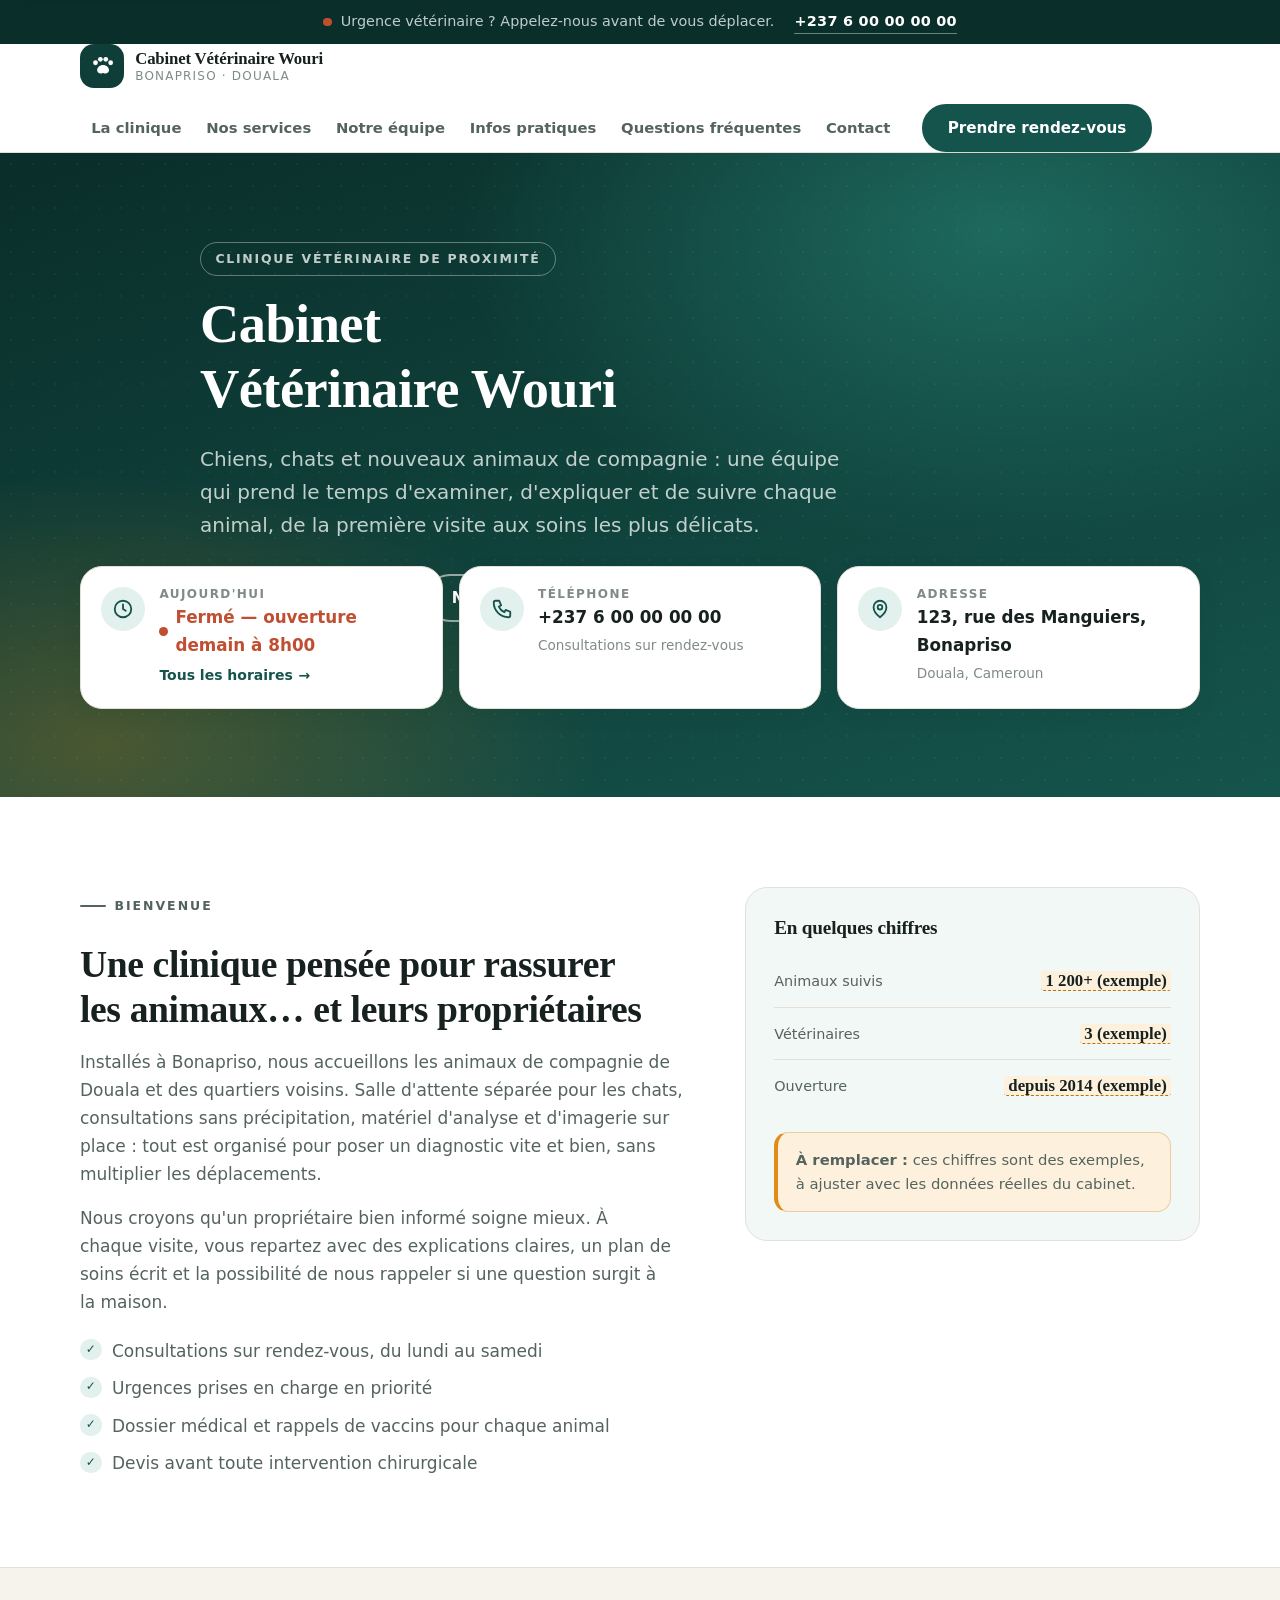
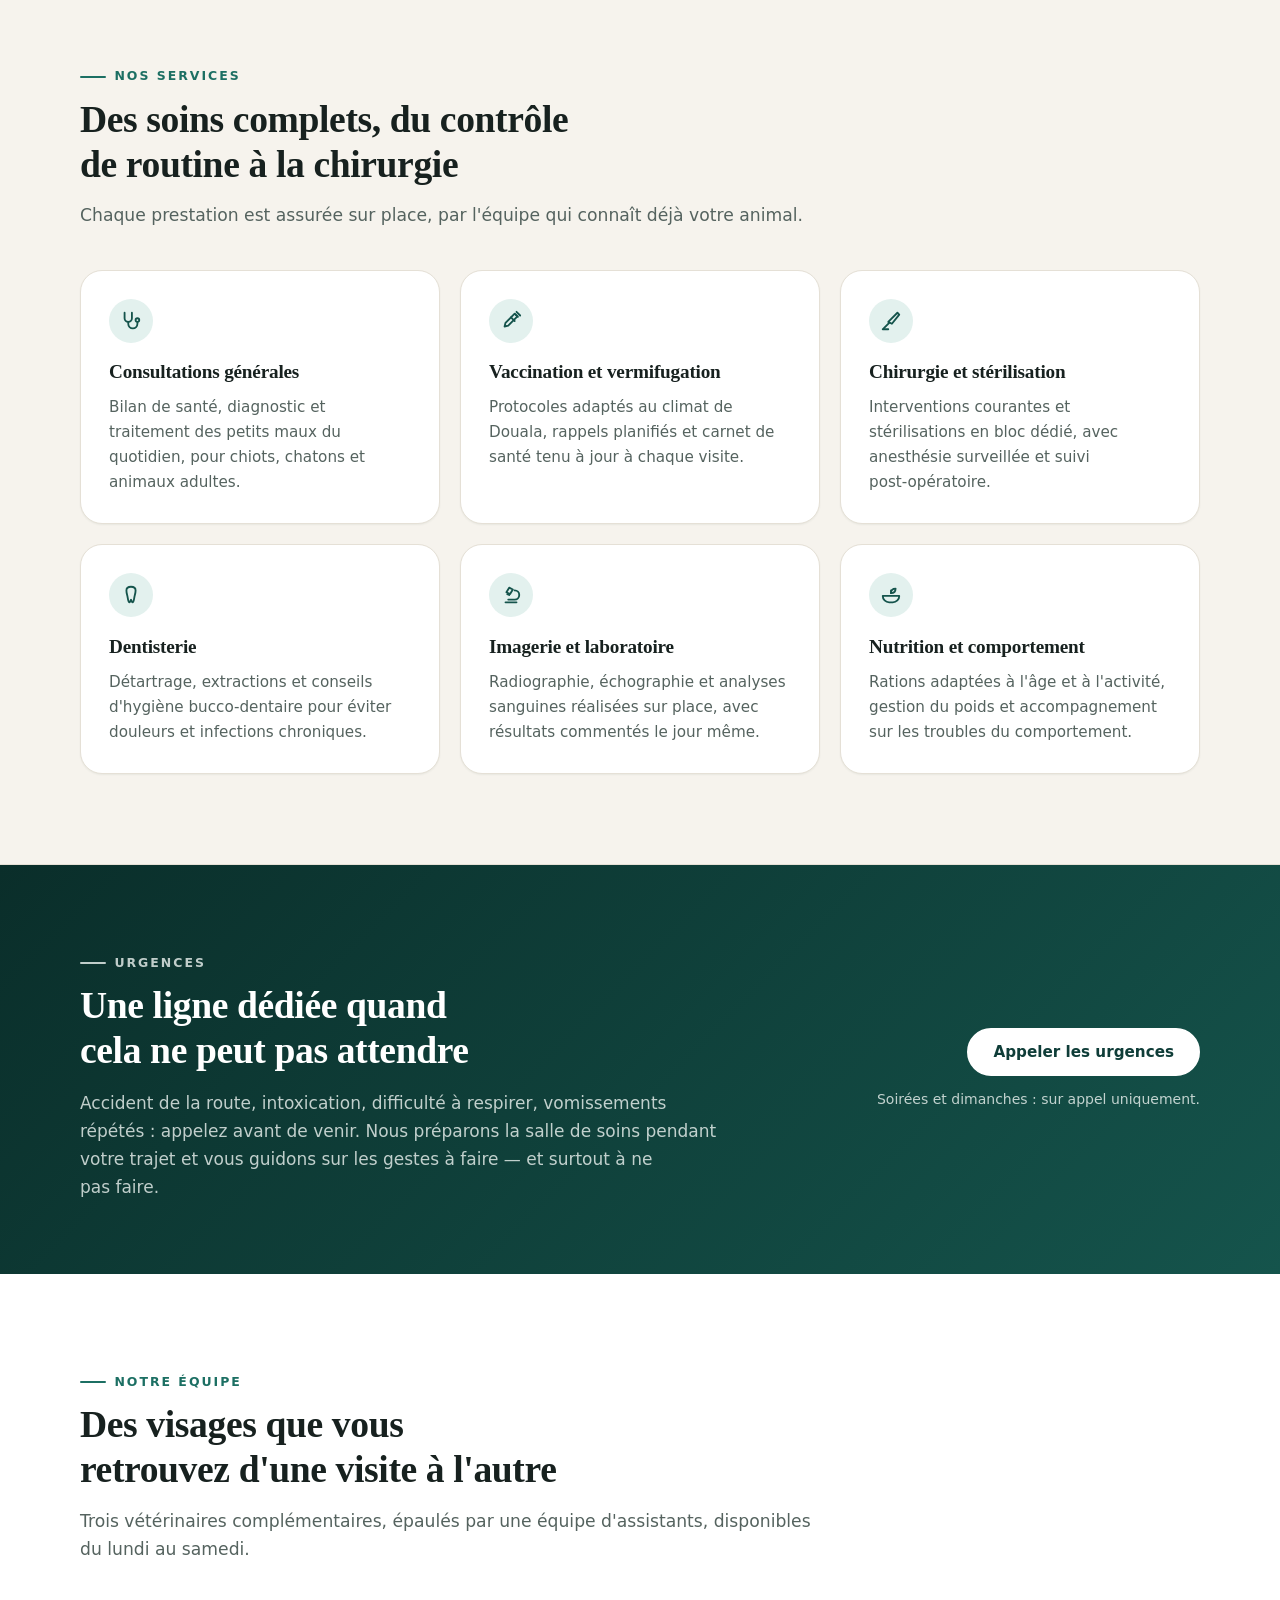
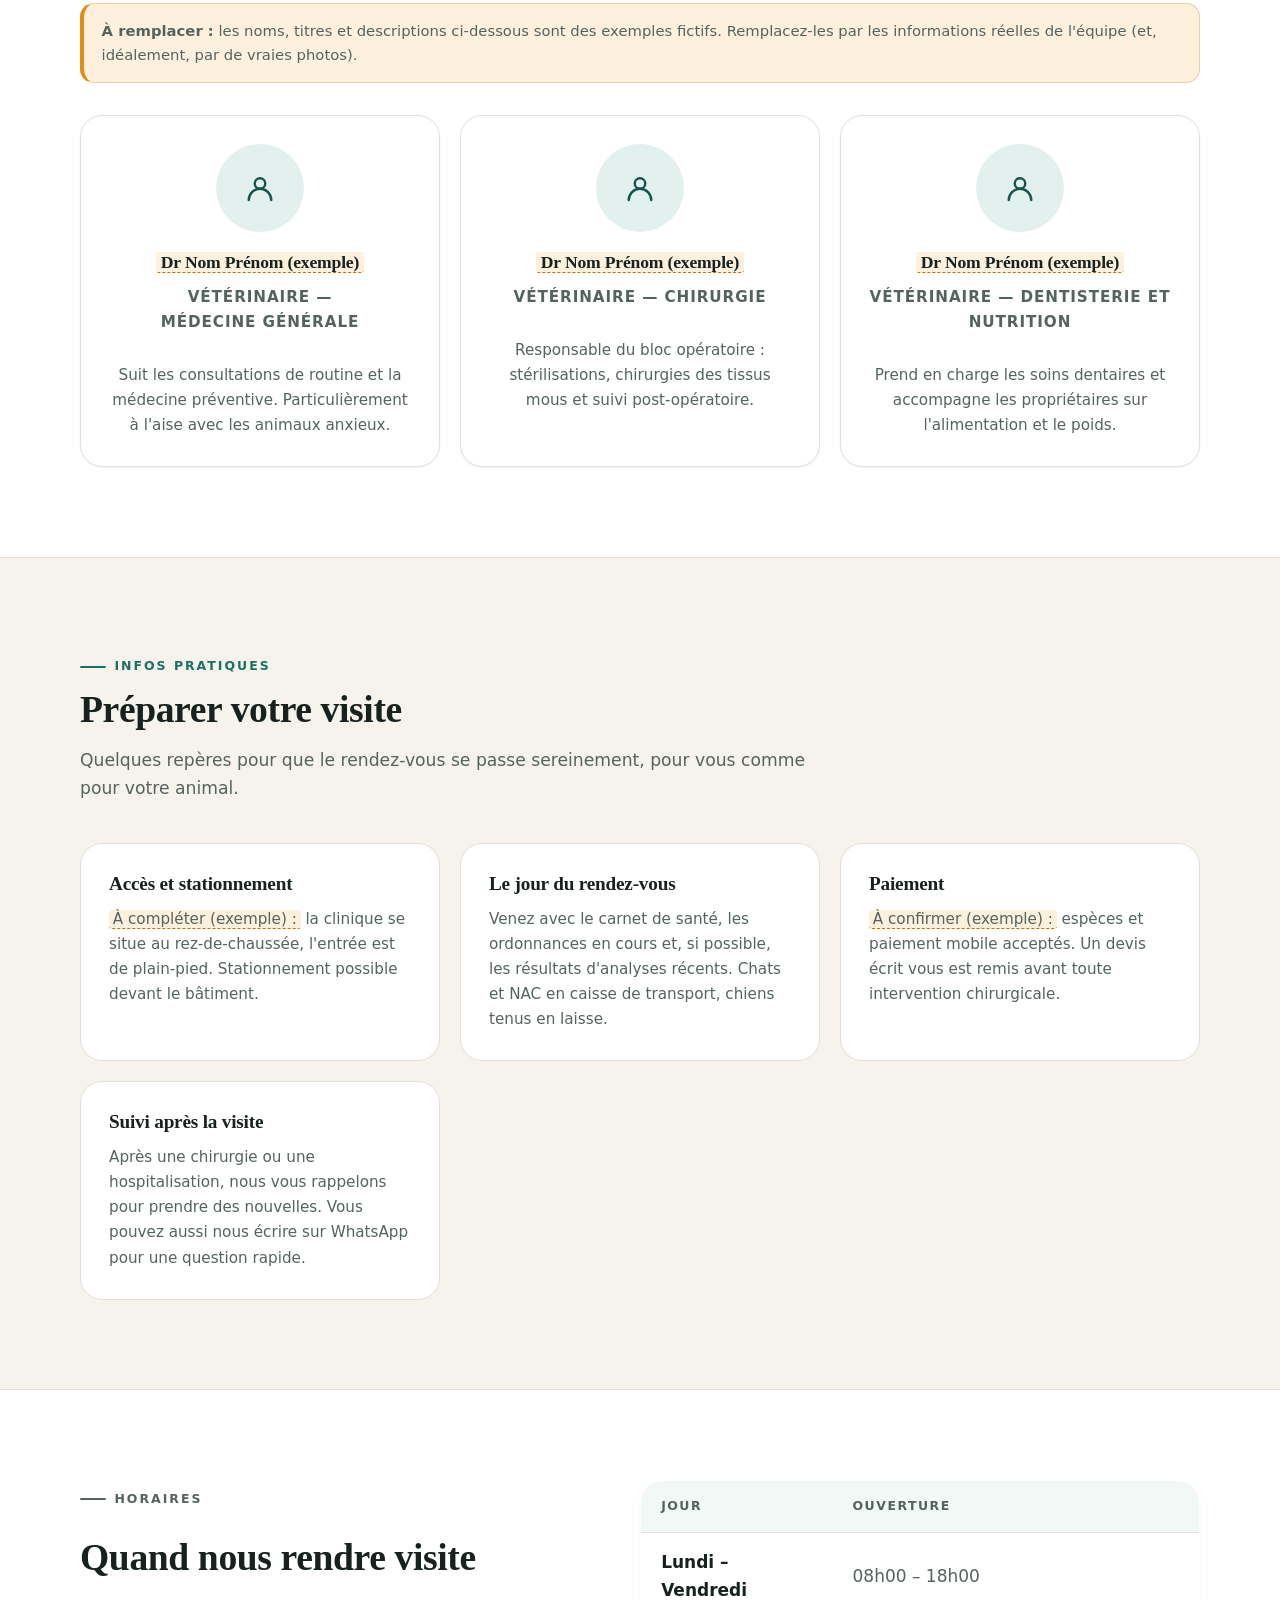
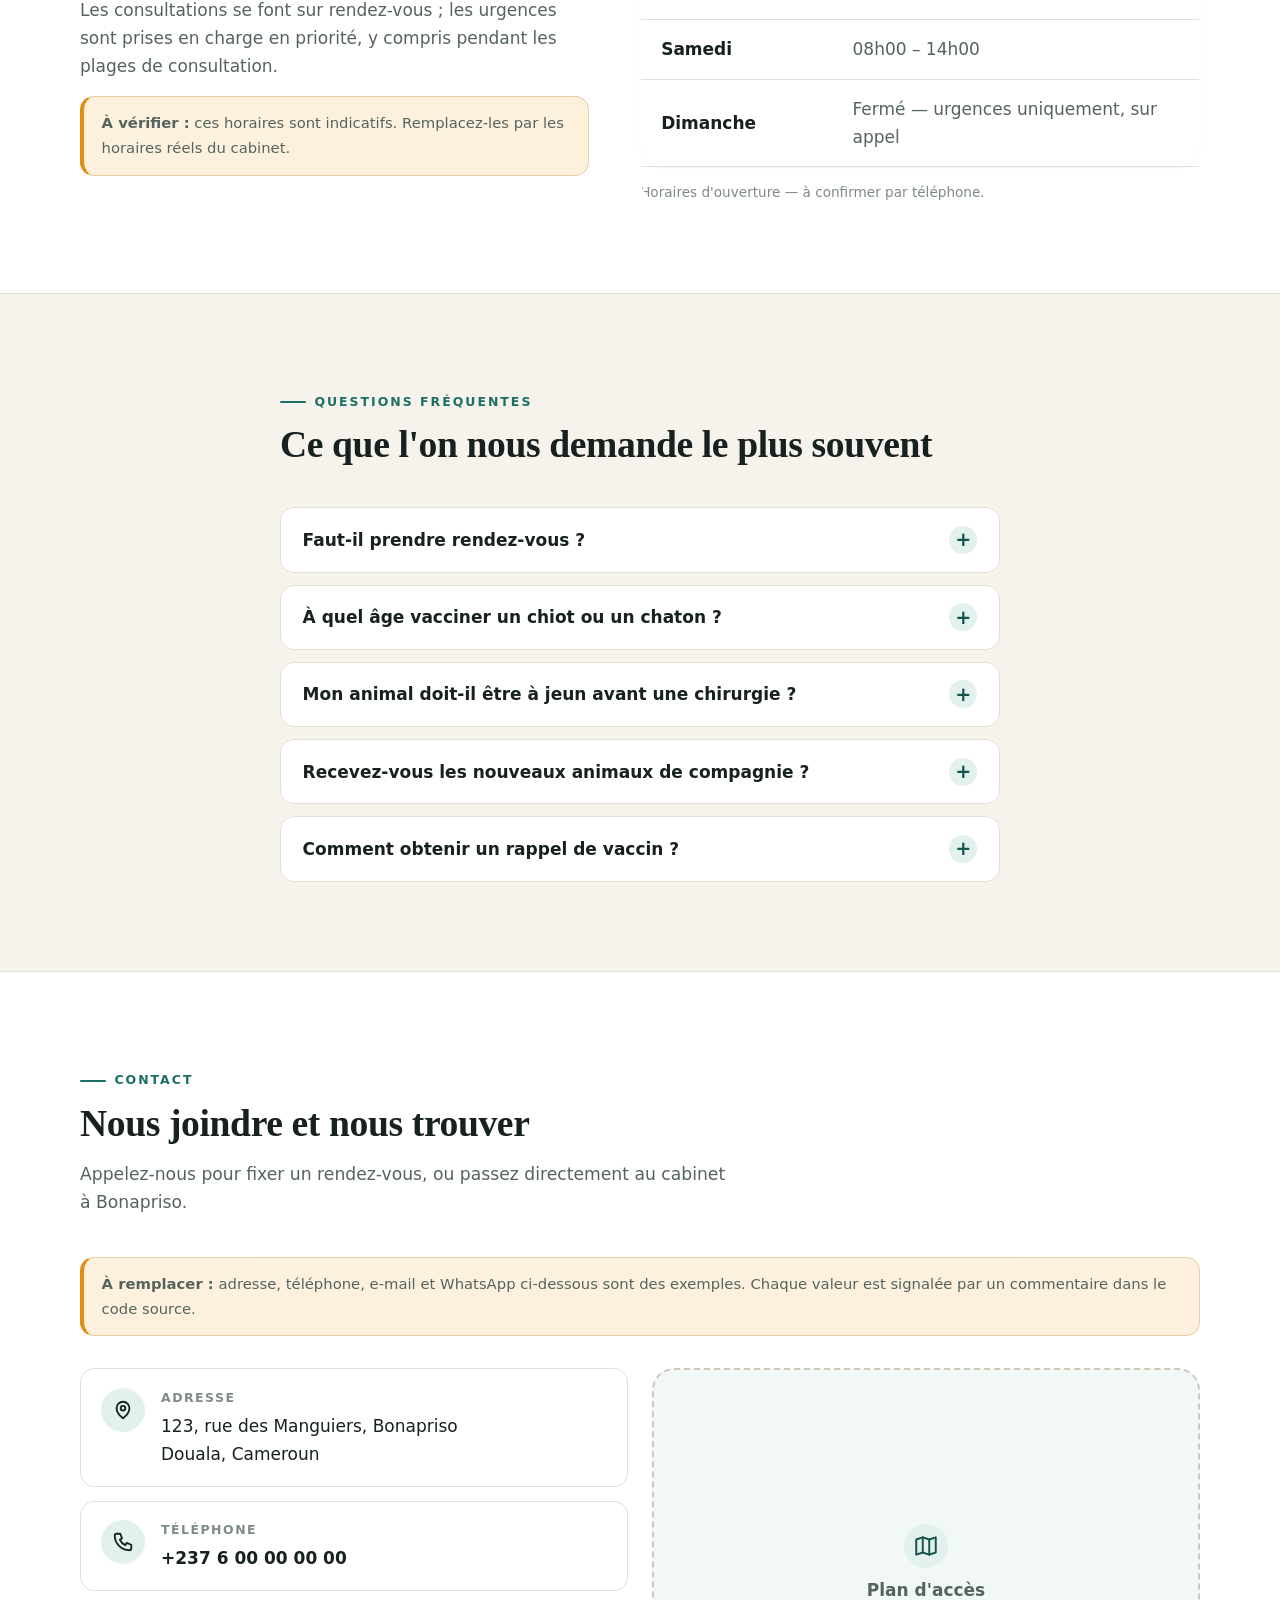
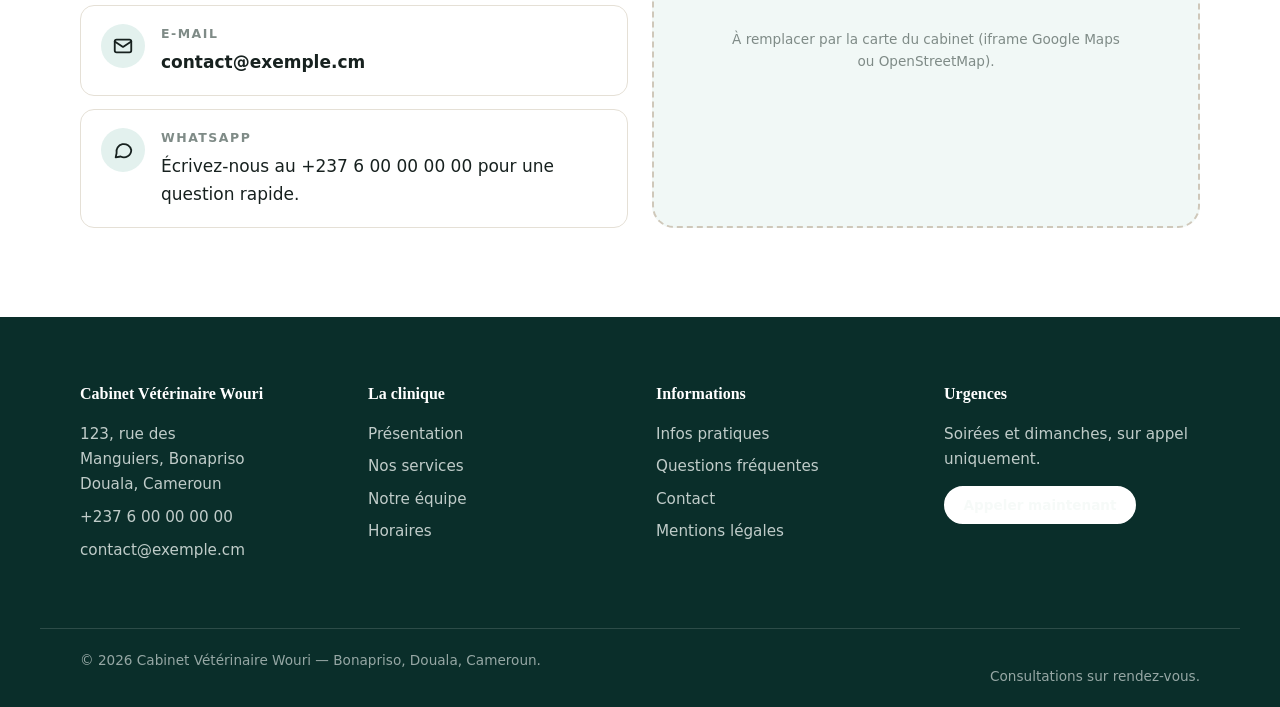
==== commit 993ff6ba: "Update site content" ====
--- a/index.html
+++ b/index.html
@@ -5,6 +5,7 @@
 <meta name="viewport" content="width=device-width, initial-scale=1">
 <title>Cabinet Vétérinaire Wouri — clinique vétérinaire à Douala (Bonapriso)</title>
 <meta name="description" content="Clinique vétérinaire à Douala, quartier Bonapriso : consultations, vaccination, chirurgie, imagerie, dentisterie et urgences pour chiens, chats et nouveaux animaux de compagnie.">
+<meta name="color-scheme" content="light dark">
 <meta name="theme-color" content="#0f3d38">
 <meta property="og:type" content="website">
 <meta property="og:locale" content="fr_FR">
@@ -12,15 +13,16 @@
 <meta property="og:description" content="Une équipe vétérinaire à vos côtés à Bonapriso : médecine préventive, chirurgie, imagerie et urgences.">
 
 <!--
-  Cette page ne contient plus ni CSS ni JavaScript en ligne.
-  Fichiers à créer à côté de index.html :
-
-    assets/css/styles.css   → toute la mise en forme (variables de thème, grilles, composants)
+  Aucune règle CSS ni aucun script en ligne dans cette page.
+
+    assets/css/styles.css   → toute la mise en forme (thème clair/sombre, grilles, composants)
     assets/js/main.js       → menu mobile, en-tête compact au défilement, accordéon FAQ,
                               statut « ouvert / fermé » en direct, bouton retour en haut
 
-  Les crochets JS utilisés par main.js sont les attributs data-* présents ci-dessous :
+  Les crochets utilisés par main.js sont les attributs data-* présents ci-dessous :
     data-entete, data-menu, data-menu-bouton, data-statut, data-faq, data-haut, data-annee
+  La feuille de style s'appuie sur les mêmes attributs (menu ouvert/fermé, en-tête compact,
+  pastille verte ou corail du statut) : renommer un crochet demande de modifier les trois fichiers.
 -->
 <link rel="preconnect" href="https://fonts.googleapis.com">
 <link rel="preconnect" href="https://fonts.gstatic.com" crossorigin>
@@ -101,7 +103,7 @@
       </p>
       <div class="hero__actions">
         <!-- NUMÉRO FICTIF — remplacer par le vrai numéro du cabinet -->
-        <a class="btn btn--principal" href="tel:+237600000000">Appeler la clinique</a>
+        <a class="btn btn--clair" href="tel:+237600000000">Appeler la clinique</a>
         <a class="btn btn--fantome" href="#contact">Nous trouver</a>
       </div>
     </div>
--- a/assets/css/styles.css
+++ b/assets/css/styles.css
@@ -0,0 +1,1500 @@
+/* =========================================================================
+   Cabinet Vétérinaire Wouri — feuille de style du site
+   -------------------------------------------------------------------------
+   Cette feuille est écrite POUR le balisage de index.html : les sélecteurs
+   reprennent exactement les classes et les attributs data-* de la page
+   (bandeau, entete, hero, infos-rapides, carte, urgences, faq, pied…).
+   Les crochets data-* sont pilotés par assets/js/main.js.
+
+   Sommaire
+     1.  Variables de thème
+     2.  Réinitialisation et éléments de base
+     3.  Typographie
+     4.  Conteneurs et utilitaires
+     5.  Bandeau d'urgence
+     6.  En-tête, navigation, menu mobile
+     7.  Boutons
+     8.  Accroche (hero) et infos rapides
+     9.  Sections et en-têtes de section
+     10. Blocs deux colonnes, chiffres, listes, encarts
+     11. Grilles et cartes
+     12. Bandeau urgences
+     13. Tableau des horaires
+     14. FAQ
+     15. Contact et plan
+     16. Pied de page et bouton « haut »
+     17. Adaptatif, mouvement réduit, impression
+   ========================================================================= */
+
+/* -------------------------------------------------------------------------
+   1. Variables de thème
+   ------------------------------------------------------------------------- */
+
+:root {
+  /* Palette — vert profond rassurant + ambre chaleureux */
+  --vert-900: #0a2e2a;
+  --vert-800: #0f3d38;
+  --vert-700: #15544c;
+  --vert-600: #1c6f63;
+  --vert-500: #2a8d7d;
+  --vert-100: #e3f1ee;
+  --vert-050: #f1f8f6;
+
+  --ambre-600: #b9740c;
+  --ambre-500: #e08c15;
+  --ambre-100: #fdf1dd;
+
+  --corail-600: #c04f32;
+  --corail-100: #fceae4;
+
+  /* Surfaces et texte */
+  --fond: #ffffff;
+  --fond-doux: #f6f3ed;
+  --fond-creux: #efeae1;
+  --surface: #ffffff;
+  --bordure: #e5e0d6;
+  --bordure-forte: #cfc8ba;
+
+  --texte: #17211f;
+  --texte-doux: #55635f;
+  --texte-pale: #7f8b87;
+  --sur-sombre: #f3f8f6;
+  --sur-sombre-doux: rgba(243, 248, 246, 0.78);
+
+  --accent: var(--vert-600);
+  --accent-fort: var(--vert-700);
+  --focus: var(--vert-500);
+
+  /* Typographie */
+  --police-titre: 'Lora', Georgia, 'Times New Roman', serif;
+  --police-texte: 'Source Sans 3', system-ui, -apple-system, 'Segoe UI', Roboto,
+    'Helvetica Neue', Arial, sans-serif;
+
+  /* Rythme */
+  --rayon-s: 8px;
+  --rayon-m: 14px;
+  --rayon-l: 22px;
+  --rayon-pilule: 999px;
+
+  --ombre-s: 0 1px 2px rgba(10, 46, 42, 0.06);
+  --ombre-m: 0 6px 20px rgba(10, 46, 42, 0.08);
+  --ombre-l: 0 18px 48px rgba(10, 46, 42, 0.14);
+
+  --hauteur-entete: 5rem;
+  --transition: 180ms cubic-bezier(0.2, 0, 0.2, 1);
+
+  color-scheme: light dark;
+}
+
+@media (prefers-color-scheme: dark) {
+  :root {
+    --fond: #101817;
+    --fond-doux: #16201e;
+    --fond-creux: #1c2725;
+    --surface: #182220;
+    --bordure: #2a3734;
+    --bordure-forte: #3d4b47;
+
+    --texte: #e9efec;
+    --texte-doux: #a8b6b2;
+    --texte-pale: #83918d;
+
+    --vert-100: #1b3833;
+    --vert-050: #162926;
+    --ambre-100: #33260f;
+    --corail-100: #3a221b;
+
+    --accent: #5cc0ac;
+    --accent-fort: #7fd3c1;
+    --focus: #5cc0ac;
+
+    --ombre-s: 0 1px 2px rgba(0, 0, 0, 0.45);
+    --ombre-m: 0 6px 20px rgba(0, 0, 0, 0.45);
+    --ombre-l: 0 18px 48px rgba(0, 0, 0, 0.55);
+  }
+}
+
+/* -------------------------------------------------------------------------
+   2. Réinitialisation et éléments de base
+   ------------------------------------------------------------------------- */
+
+*,
+*::before,
+*::after {
+  box-sizing: border-box;
+}
+
+* {
+  margin: 0;
+}
+
+html {
+  -webkit-text-size-adjust: 100%;
+  scroll-behavior: smooth;
+  scroll-padding-top: calc(var(--hauteur-entete) + 1.5rem);
+}
+
+body {
+  min-height: 100vh;
+  background-color: var(--fond);
+  color: var(--texte);
+  font-family: var(--police-texte);
+  font-size: clamp(1rem, 0.97rem + 0.15vw, 1.0625rem);
+  line-height: 1.65;
+  -webkit-font-smoothing: antialiased;
+}
+
+img,
+svg,
+video,
+iframe {
+  display: block;
+  max-width: 100%;
+}
+
+button {
+  font: inherit;
+  color: inherit;
+  cursor: pointer;
+}
+
+:focus-visible {
+  outline: 3px solid var(--focus);
+  outline-offset: 2px;
+  border-radius: var(--rayon-s);
+}
+
+::selection {
+  background-color: var(--vert-100);
+  color: var(--vert-900);
+}
+
+/* -------------------------------------------------------------------------
+   3. Typographie
+   ------------------------------------------------------------------------- */
+
+h1,
+h2,
+h3 {
+  font-family: var(--police-titre);
+  font-weight: 600;
+  line-height: 1.2;
+  letter-spacing: -0.01em;
+  text-wrap: balance;
+  color: var(--texte);
+}
+
+h1 {
+  font-size: clamp(2.1rem, 1.5rem + 2.6vw, 3.4rem);
+}
+
+h2 {
+  font-size: clamp(1.6rem, 1.25rem + 1.5vw, 2.35rem);
+}
+
+h3 {
+  font-size: 1.2rem;
+}
+
+p {
+  text-wrap: pretty;
+}
+
+p + p {
+  margin-top: 1rem;
+}
+
+a {
+  color: var(--accent-fort);
+  text-decoration-thickness: 1px;
+  text-underline-offset: 0.18em;
+  transition: color var(--transition);
+}
+
+a:hover {
+  color: var(--accent);
+}
+
+strong {
+  font-weight: 700;
+}
+
+.surtitre {
+  display: inline-flex;
+  align-items: center;
+  gap: 0.55rem;
+  margin-bottom: 0.6rem;
+  font-size: 0.78rem;
+  font-weight: 700;
+  letter-spacing: 0.16em;
+  text-transform: uppercase;
+  color: var(--accent);
+}
+
+.surtitre::before {
+  content: '';
+  width: 1.6rem;
+  height: 2px;
+  border-radius: 2px;
+  background-color: currentColor;
+}
+
+.surtitre--clair {
+  color: var(--ambre-500);
+}
+
+.role {
+  font-size: 0.85rem;
+  font-weight: 700;
+  letter-spacing: 0.06em;
+  text-transform: uppercase;
+  color: var(--accent);
+}
+
+/* Valeurs d'exemple laissées dans la page : visibles sans être criardes. */
+.placeholder {
+  background-color: var(--ambre-100);
+  border-bottom: 1px dashed var(--ambre-600);
+  border-radius: 3px;
+  padding: 0 0.25em;
+  color: inherit;
+}
+
+/* -------------------------------------------------------------------------
+   4. Conteneurs et utilitaires
+   ------------------------------------------------------------------------- */
+
+.contenu {
+  width: 100%;
+  max-width: 75rem;
+  margin-inline: auto;
+  padding-inline: clamp(1.25rem, 5vw, 2.5rem);
+}
+
+.contenu--etroit {
+  max-width: 50rem;
+}
+
+.sr-only {
+  position: absolute !important;
+  width: 1px;
+  height: 1px;
+  padding: 0;
+  margin: -1px;
+  overflow: hidden;
+  clip-path: inset(50%);
+  white-space: nowrap;
+  border: 0;
+}
+
+.lien-evitement {
+  position: fixed;
+  top: 0.75rem;
+  left: 0.75rem;
+  z-index: 200;
+  padding: 0.7rem 1.1rem;
+  background-color: var(--surface);
+  border: 1px solid var(--bordure-forte);
+  border-radius: var(--rayon-m);
+  box-shadow: var(--ombre-m);
+  font-weight: 600;
+  text-decoration: none;
+  transform: translateY(-160%);
+  transition: transform var(--transition);
+}
+
+.lien-evitement:focus-visible {
+  transform: translateY(0);
+}
+
+/* Pastille circulaire portant une icône SVG. */
+.icone {
+  display: inline-grid;
+  place-items: center;
+  flex: 0 0 auto;
+  width: 2.75rem;
+  height: 2.75rem;
+  border-radius: var(--rayon-pilule);
+  background-color: var(--vert-100);
+  color: var(--accent-fort);
+}
+
+.lien-fleche {
+  display: inline-flex;
+  align-items: center;
+  gap: 0.35rem;
+  font-size: 0.875rem;
+  font-weight: 600;
+  text-decoration: none;
+}
+
+.lien-fleche::after {
+  content: '\2192';
+  transition: transform var(--transition);
+}
+
+.lien-fleche:hover {
+  text-decoration: underline;
+}
+
+.lien-fleche:hover::after {
+  transform: translateX(3px);
+}
+
+/* Encart d'information / rappel « à remplacer ». */
+.note {
+  padding: 0.9rem 1.1rem;
+  background-color: var(--ambre-100);
+  border: 1px solid rgba(185, 116, 12, 0.28);
+  border-left: 4px solid var(--ambre-500);
+  border-radius: var(--rayon-m);
+  font-size: 0.925rem;
+  color: var(--texte-doux);
+}
+
+.note--discrete {
+  background-color: transparent;
+  border: 0;
+  padding: 0;
+  font-size: 0.85rem;
+  color: var(--texte-pale);
+}
+
+/* -------------------------------------------------------------------------
+   5. Bandeau d'urgence
+   ------------------------------------------------------------------------- */
+
+.bandeau {
+  background-color: var(--vert-900);
+  color: var(--sur-sombre);
+  font-size: 0.9rem;
+}
+
+.bandeau__inner {
+  display: flex;
+  flex-wrap: wrap;
+  align-items: center;
+  justify-content: center;
+  gap: 0.5rem 1.25rem;
+  padding-block: 0.6rem;
+  text-align: center;
+}
+
+.bandeau__texte {
+  display: inline-flex;
+  align-items: center;
+  gap: 0.55rem;
+  color: var(--sur-sombre-doux);
+}
+
+.bandeau__lien {
+  color: #ffffff;
+  font-weight: 700;
+  letter-spacing: 0.02em;
+  text-decoration: none;
+  border-bottom: 1px solid rgba(255, 255, 255, 0.4);
+}
+
+.bandeau__lien:hover {
+  color: #ffffff;
+  border-bottom-color: #ffffff;
+}
+
+.pastille {
+  width: 0.55rem;
+  height: 0.55rem;
+  border-radius: 50%;
+  background-color: var(--corail-600);
+  box-shadow: 0 0 0 0 rgba(192, 79, 50, 0.6);
+  animation: pastille-pulse 2.4s ease-out infinite;
+}
+
+@keyframes pastille-pulse {
+  70% {
+    box-shadow: 0 0 0 0.6rem rgba(192, 79, 50, 0);
+  }
+  100% {
+    box-shadow: 0 0 0 0 rgba(192, 79, 50, 0);
+  }
+}
+
+/* -------------------------------------------------------------------------
+   6. En-tête, navigation, menu mobile
+   ------------------------------------------------------------------------- */
+
+.entete {
+  position: sticky;
+  top: 0;
+  z-index: 100;
+  background-color: var(--fond);
+  border-bottom: 1px solid var(--bordure);
+  transition: box-shadow var(--transition), background-color var(--transition);
+}
+
+@supports (backdrop-filter: blur(10px)) {
+  .entete {
+    background-color: color-mix(in srgb, var(--fond) 88%, transparent);
+    backdrop-filter: saturate(160%) blur(12px);
+  }
+}
+
+.entete[data-entete='compact'] {
+  --hauteur-entete: 4rem;
+  box-shadow: var(--ombre-m);
+}
+
+.entete__inner {
+  display: flex;
+  flex-wrap: wrap;
+  align-items: center;
+  justify-content: space-between;
+  gap: 1rem;
+  min-height: var(--hauteur-entete);
+  transition: min-height var(--transition);
+}
+
+.logo {
+  display: inline-flex;
+  align-items: center;
+  gap: 0.7rem;
+  color: var(--texte);
+  text-decoration: none;
+}
+
+.logo__marque {
+  display: inline-grid;
+  place-items: center;
+  width: 2.75rem;
+  height: 2.75rem;
+  border-radius: var(--rayon-m);
+  background-color: var(--vert-800);
+  color: #ffffff;
+}
+
+.logo__texte {
+  display: flex;
+  flex-direction: column;
+  line-height: 1.2;
+}
+
+.logo__texte strong {
+  font-family: var(--police-titre);
+  font-size: 1.05rem;
+  font-weight: 600;
+  letter-spacing: -0.01em;
+}
+
+.logo__texte small {
+  font-size: 0.75rem;
+  letter-spacing: 0.1em;
+  text-transform: uppercase;
+  color: var(--texte-pale);
+}
+
+.nav {
+  display: flex;
+  align-items: center;
+  gap: 1.25rem;
+}
+
+.nav__liste {
+  display: flex;
+  align-items: center;
+  gap: 0.15rem;
+  margin: 0;
+  padding: 0;
+  list-style: none;
+}
+
+.nav__liste a {
+  display: block;
+  padding: 0.5rem 0.7rem;
+  border-radius: var(--rayon-s);
+  color: var(--texte-doux);
+  font-size: 0.925rem;
+  font-weight: 600;
+  text-decoration: none;
+  transition: background-color var(--transition), color var(--transition);
+}
+
+.nav__liste a:hover {
+  background-color: var(--vert-050);
+  color: var(--accent-fort);
+}
+
+.burger {
+  display: none;
+  align-items: center;
+  gap: 0.6rem;
+  padding: 0.55rem 0.9rem;
+  background-color: transparent;
+  border: 1px solid var(--bordure-forte);
+  border-radius: var(--rayon-s);
+  font-size: 0.875rem;
+  font-weight: 600;
+}
+
+.burger__barres {
+  position: relative;
+  display: block;
+  width: 18px;
+  height: 2px;
+  border-radius: 2px;
+  background-color: currentColor;
+  transition: background-color var(--transition);
+}
+
+.burger__barres::before,
+.burger__barres::after {
+  content: '';
+  position: absolute;
+  left: 0;
+  width: 18px;
+  height: 2px;
+  border-radius: 2px;
+  background-color: currentColor;
+  transition: transform var(--transition);
+}
+
+.burger__barres::before {
+  top: -6px;
+}
+
+.burger__barres::after {
+  top: 6px;
+}
+
+.burger[aria-expanded='true'] .burger__barres {
+  background-color: transparent;
+}
+
+.burger[aria-expanded='true'] .burger__barres::before {
+  transform: translateY(6px) rotate(45deg);
+}
+
+.burger[aria-expanded='true'] .burger__barres::after {
+  transform: translateY(-6px) rotate(-45deg);
+}
+
+/* -------------------------------------------------------------------------
+   7. Boutons
+   ------------------------------------------------------------------------- */
+
+.btn {
+  display: inline-flex;
+  align-items: center;
+  justify-content: center;
+  gap: 0.5rem;
+  padding: 0.8rem 1.5rem;
+  border: 2px solid transparent;
+  border-radius: var(--rayon-pilule);
+  font-size: 0.95rem;
+  font-weight: 700;
+  line-height: 1.2;
+  text-align: center;
+  text-decoration: none;
+  white-space: nowrap;
+  transition: background-color var(--transition), border-color var(--transition),
+    color var(--transition), transform var(--transition),
+    box-shadow var(--transition);
+}
+
+.btn:active {
+  transform: translateY(1px);
+}
+
+.btn--principal {
+  background-color: var(--vert-700);
+  border-color: var(--vert-700);
+  color: #ffffff;
+  box-shadow: var(--ombre-s);
+}
+
+.btn--principal:hover {
+  background-color: var(--vert-800);
+  border-color: var(--vert-800);
+  color: #ffffff;
+  box-shadow: var(--ombre-m);
+}
+
+.btn--fantome {
+  background-color: transparent;
+  border-color: rgba(255, 255, 255, 0.55);
+  color: #ffffff;
+}
+
+.btn--fantome:hover {
+  background-color: rgba(255, 255, 255, 0.14);
+  border-color: #ffffff;
+  color: #ffffff;
+}
+
+.btn--clair {
+  background-color: #ffffff;
+  border-color: #ffffff;
+  color: var(--vert-800);
+}
+
+.btn--clair:hover {
+  background-color: var(--vert-050);
+  border-color: var(--vert-050);
+  color: var(--vert-900);
+}
+
+.btn--petit {
+  padding: 0.55rem 1.1rem;
+  font-size: 0.85rem;
+}
+
+/* -------------------------------------------------------------------------
+   8. Accroche (hero) et infos rapides
+   ------------------------------------------------------------------------- */
+
+.hero {
+  position: relative;
+  isolation: isolate;
+  padding-top: clamp(3.5rem, 7vw, 6rem);
+  padding-bottom: 5.5rem;
+  color: #ffffff;
+}
+
+.hero__media {
+  position: absolute;
+  inset: 0;
+  z-index: -1;
+  background-color: var(--vert-800);
+  background-image: radial-gradient(
+      ellipse 60% 70% at 78% 12%,
+      rgba(42, 141, 125, 0.55),
+      transparent 70%
+    ),
+    radial-gradient(
+      ellipse 55% 60% at 8% 92%,
+      rgba(224, 140, 21, 0.28),
+      transparent 70%
+    ),
+    linear-gradient(160deg, var(--vert-900) 0%, var(--vert-700) 100%);
+}
+
+.hero__media::after {
+  content: '';
+  position: absolute;
+  inset: 0;
+  background-image: radial-gradient(
+    rgba(255, 255, 255, 0.07) 1px,
+    transparent 1.2px
+  );
+  background-size: 22px 22px;
+  opacity: 0.6;
+}
+
+.hero__inner {
+  max-width: 60rem;
+}
+
+.hero__surtitre {
+  display: inline-block;
+  margin-bottom: 1rem;
+  padding: 0.35rem 0.9rem;
+  border: 1px solid rgba(255, 255, 255, 0.35);
+  border-radius: var(--rayon-pilule);
+  font-size: 0.78rem;
+  font-weight: 700;
+  letter-spacing: 0.14em;
+  text-transform: uppercase;
+  color: var(--sur-sombre-doux);
+}
+
+.hero h1 {
+  color: #ffffff;
+  max-width: 18ch;
+}
+
+.hero__texte {
+  max-width: 52ch;
+  margin-top: 1.25rem;
+  font-size: clamp(1.05rem, 1rem + 0.35vw, 1.25rem);
+  color: var(--sur-sombre-doux);
+}
+
+.hero__actions {
+  display: flex;
+  flex-wrap: wrap;
+  gap: 0.85rem;
+  margin-top: 2rem;
+}
+
+/* Cartes d'information qui chevauchent le bas de l'accroche. */
+.infos-rapides {
+  display: grid;
+  gap: 1rem;
+  grid-template-columns: repeat(auto-fit, minmax(15rem, 1fr));
+  margin: -3.5rem 0 0;
+  padding: 0;
+  list-style: none;
+  position: relative;
+  z-index: 2;
+}
+
+.info-rapide {
+  display: flex;
+  align-items: flex-start;
+  gap: 0.9rem;
+  padding: 1.25rem;
+  background-color: var(--surface);
+  border: 1px solid var(--bordure);
+  border-radius: var(--rayon-l);
+  box-shadow: var(--ombre-m);
+}
+
+.info-rapide h2 {
+  font-family: var(--police-texte);
+  font-size: 0.75rem;
+  font-weight: 700;
+  letter-spacing: 0.12em;
+  text-transform: uppercase;
+  color: var(--texte-pale);
+}
+
+.info-rapide__valeur {
+  margin-top: 0.2rem;
+  font-size: 1.05rem;
+  font-weight: 700;
+  color: var(--texte);
+}
+
+.info-rapide__valeur a {
+  text-decoration: none;
+  color: inherit;
+}
+
+.info-rapide__valeur a:hover {
+  color: var(--accent-fort);
+  text-decoration: underline;
+}
+
+.info-rapide__note {
+  display: block;
+  margin-top: 0.15rem;
+  font-size: 0.85rem;
+  color: var(--texte-pale);
+}
+
+.info-rapide .lien-fleche {
+  margin-top: 0.3rem;
+}
+
+/* Statut « ouvert / fermé » calculé par main.js. */
+[data-statut] {
+  display: flex;
+  align-items: center;
+  gap: 0.45rem;
+}
+
+[data-statut]::before {
+  content: '';
+  flex: 0 0 auto;
+  width: 0.55rem;
+  height: 0.55rem;
+  border-radius: 50%;
+  background-color: var(--texte-pale);
+}
+
+[data-statut='ouvert'] {
+  color: var(--vert-600);
+}
+
+[data-statut='ouvert']::before {
+  background-color: var(--vert-500);
+}
+
+[data-statut='ferme'] {
+  color: var(--corail-600);
+}
+
+[data-statut='ferme']::before {
+  background-color: var(--corail-600);
+}
+
+/* -------------------------------------------------------------------------
+   9. Sections et en-têtes de section
+   ------------------------------------------------------------------------- */
+
+.section {
+  padding-block: clamp(3.5rem, 7vw, 6rem);
+}
+
+.section--claire {
+  background-color: var(--fond-doux);
+  border-block: 1px solid var(--bordure);
+}
+
+.section__entete {
+  max-width: 46rem;
+  margin-bottom: 2.5rem;
+}
+
+.section__intro {
+  margin-top: 0.9rem;
+  font-size: 1.075rem;
+  color: var(--texte-doux);
+}
+
+.section > .contenu > .note {
+  margin-bottom: 2rem;
+}
+
+/* -------------------------------------------------------------------------
+   10. Blocs deux colonnes, chiffres, listes, encarts
+   ------------------------------------------------------------------------- */
+
+.duo {
+  display: grid;
+  gap: clamp(2rem, 4vw, 3.5rem);
+  align-items: start;
+  grid-template-columns: 1fr;
+}
+
+@media (min-width: 60rem) {
+  .duo {
+    grid-template-columns: 1.35fr 1fr;
+  }
+
+  .duo--inverse {
+    grid-template-columns: 1fr 1.1fr;
+  }
+}
+
+.duo__texte > * + * {
+  margin-top: 1rem;
+}
+
+.duo__texte p {
+  max-width: 62ch;
+  color: var(--texte-doux);
+}
+
+.duo__aparte {
+  padding: 1.75rem;
+  background-color: var(--vert-050);
+  border: 1px solid var(--bordure);
+  border-radius: var(--rayon-l);
+}
+
+.duo__aparte h3 {
+  margin-bottom: 1rem;
+}
+
+.duo__aparte .note {
+  margin-top: 1.25rem;
+}
+
+.chiffres {
+  margin: 0;
+}
+
+.chiffres > div {
+  display: flex;
+  align-items: baseline;
+  justify-content: space-between;
+  gap: 1rem;
+  padding-block: 0.75rem;
+  border-bottom: 1px solid var(--bordure);
+}
+
+.chiffres > div:last-child {
+  border-bottom: 0;
+}
+
+.chiffres dt {
+  font-size: 0.9rem;
+  color: var(--texte-doux);
+}
+
+.chiffres dd {
+  margin: 0;
+  font-family: var(--police-titre);
+  font-size: 1.05rem;
+  font-weight: 600;
+  text-align: right;
+}
+
+.liste-coches {
+  margin-top: 1.25rem;
+  padding: 0;
+  list-style: none;
+  display: grid;
+  gap: 0.6rem;
+}
+
+.liste-coches li {
+  position: relative;
+  padding-left: 2rem;
+  color: var(--texte-doux);
+}
+
+.liste-coches li::before {
+  content: '\2713';
+  position: absolute;
+  left: 0;
+  top: 0.15rem;
+  display: grid;
+  place-items: center;
+  width: 1.35rem;
+  height: 1.35rem;
+  border-radius: 50%;
+  background-color: var(--vert-100);
+  color: var(--accent-fort);
+  font-size: 0.75rem;
+  font-weight: 700;
+}
+
+/* -------------------------------------------------------------------------
+   11. Grilles et cartes
+   ------------------------------------------------------------------------- */
+
+.grille {
+  display: grid;
+  gap: 1.25rem;
+  grid-template-columns: repeat(auto-fit, minmax(16rem, 1fr));
+}
+
+.grille--2 {
+  grid-template-columns: repeat(auto-fit, minmax(20rem, 1fr));
+}
+
+.grille--3 {
+  grid-template-columns: repeat(auto-fit, minmax(17rem, 1fr));
+}
+
+.carte {
+  display: flex;
+  flex-direction: column;
+  gap: 0.75rem;
+  padding: 1.75rem;
+  background-color: var(--surface);
+  border: 1px solid var(--bordure);
+  border-radius: var(--rayon-l);
+  box-shadow: var(--ombre-s);
+  transition: transform var(--transition), box-shadow var(--transition),
+    border-color var(--transition);
+}
+
+.carte:hover {
+  transform: translateY(-3px);
+  border-color: var(--bordure-forte);
+  box-shadow: var(--ombre-m);
+}
+
+.carte .icone {
+  margin-bottom: 0.35rem;
+}
+
+.carte p {
+  color: var(--texte-doux);
+  font-size: 0.95rem;
+}
+
+.carte--plate {
+  background-color: var(--surface);
+  box-shadow: none;
+}
+
+.carte--plate:hover {
+  transform: none;
+  box-shadow: var(--ombre-s);
+}
+
+.carte--personne {
+  align-items: center;
+  text-align: center;
+}
+
+.portrait {
+  display: grid;
+  place-items: center;
+  width: 5.5rem;
+  height: 5.5rem;
+  margin-bottom: 0.5rem;
+  border-radius: 50%;
+  background-color: var(--vert-100);
+  color: var(--accent-fort);
+}
+
+.carte--personne h3 {
+  font-size: 1.1rem;
+}
+
+/* -------------------------------------------------------------------------
+   12. Bandeau urgences
+   ------------------------------------------------------------------------- */
+
+.urgences {
+  background-color: var(--vert-900);
+  background-image: linear-gradient(135deg, var(--vert-900), var(--vert-700));
+  color: #ffffff;
+}
+
+.urgences__inner {
+  display: grid;
+  gap: 2rem;
+  align-items: center;
+  padding-block: clamp(3rem, 6vw, 4.5rem);
+  grid-template-columns: 1fr;
+}
+
+@media (min-width: 58rem) {
+  .urgences__inner {
+    grid-template-columns: 1.6fr 1fr;
+  }
+}
+
+.urgences h2 {
+  color: #ffffff;
+  max-width: 22ch;
+}
+
+.urgences p {
+  margin-top: 1rem;
+  max-width: 60ch;
+  color: var(--sur-sombre-doux);
+}
+
+.urgences__actions {
+  display: flex;
+  flex-direction: column;
+  align-items: flex-start;
+  gap: 0.75rem;
+}
+
+@media (min-width: 58rem) {
+  .urgences__actions {
+    align-items: flex-end;
+    text-align: right;
+  }
+}
+
+.urgences__note {
+  margin-top: 0 !important;
+  font-size: 0.875rem;
+  color: var(--sur-sombre-doux);
+}
+
+/* -------------------------------------------------------------------------
+   13. Tableau des horaires
+   ------------------------------------------------------------------------- */
+
+.horaires {
+  width: 100%;
+  border-collapse: collapse;
+  background-color: var(--surface);
+  border: 1px solid var(--bordure);
+  border-radius: var(--rayon-l);
+  overflow: hidden;
+  box-shadow: var(--ombre-s);
+}
+
+.horaires caption {
+  caption-side: bottom;
+  padding-top: 0.85rem;
+  font-size: 0.85rem;
+  color: var(--texte-pale);
+  text-align: left;
+}
+
+.horaires th,
+.horaires td {
+  padding: 0.95rem 1.25rem;
+  text-align: left;
+  border-bottom: 1px solid var(--bordure);
+}
+
+.horaires thead th {
+  background-color: var(--vert-050);
+  font-size: 0.78rem;
+  font-weight: 700;
+  letter-spacing: 0.12em;
+  text-transform: uppercase;
+  color: var(--texte-doux);
+}
+
+.horaires tbody th {
+  font-weight: 600;
+}
+
+.horaires tbody td {
+  color: var(--texte-doux);
+}
+
+.horaires tbody tr:last-child th,
+.horaires tbody tr:last-child td {
+  border-bottom: 0;
+}
+
+/* -------------------------------------------------------------------------
+   14. FAQ
+   ------------------------------------------------------------------------- */
+
+.faq {
+  display: grid;
+  gap: 0.75rem;
+}
+
+.faq__item {
+  background-color: var(--surface);
+  border: 1px solid var(--bordure);
+  border-radius: var(--rayon-m);
+  transition: border-color var(--transition), box-shadow var(--transition);
+}
+
+.faq__item[open] {
+  border-color: var(--accent);
+  box-shadow: var(--ombre-s);
+}
+
+.faq__item summary {
+  display: flex;
+  align-items: center;
+  justify-content: space-between;
+  gap: 1rem;
+  padding: 1.1rem 1.35rem;
+  font-weight: 700;
+  cursor: pointer;
+  list-style: none;
+}
+
+.faq__item summary::-webkit-details-marker {
+  display: none;
+}
+
+.faq__item summary::after {
+  content: '+';
+  flex: 0 0 auto;
+  display: grid;
+  place-items: center;
+  width: 1.75rem;
+  height: 1.75rem;
+  border-radius: 50%;
+  background-color: var(--vert-100);
+  color: var(--accent-fort);
+  font-size: 1.2rem;
+  line-height: 1;
+  transition: transform var(--transition);
+}
+
+.faq__item[open] summary::after {
+  content: '\2212';
+  transform: rotate(180deg);
+}
+
+.faq__reponse {
+  padding: 0 1.35rem 1.35rem;
+  color: var(--texte-doux);
+}
+
+/* -------------------------------------------------------------------------
+   15. Contact et plan
+   ------------------------------------------------------------------------- */
+
+.contact {
+  display: grid;
+  gap: 1.5rem;
+  grid-template-columns: 1fr;
+  align-items: stretch;
+}
+
+@media (min-width: 58rem) {
+  .contact {
+    grid-template-columns: 1fr 1fr;
+  }
+}
+
+.contact__liste {
+  display: grid;
+  gap: 0.85rem;
+  margin: 0;
+  padding: 0;
+  list-style: none;
+}
+
+.contact__liste li {
+  display: flex;
+  align-items: flex-start;
+  gap: 1rem;
+  padding: 1.15rem 1.25rem;
+  background-color: var(--surface);
+  border: 1px solid var(--bordure);
+  border-radius: var(--rayon-m);
+}
+
+.contact__liste strong {
+  display: block;
+  font-size: 0.78rem;
+  font-weight: 700;
+  letter-spacing: 0.12em;
+  text-transform: uppercase;
+  color: var(--texte-pale);
+  margin-bottom: 0.2rem;
+}
+
+.contact__liste span,
+.contact__liste a {
+  color: var(--texte);
+}
+
+.contact__liste a {
+  font-weight: 600;
+  text-decoration: none;
+}
+
+.contact__liste a:hover {
+  color: var(--accent-fort);
+  text-decoration: underline;
+}
+
+.carte-plan {
+  min-height: 18rem;
+  display: grid;
+  place-items: center;
+  padding: 1.5rem;
+  background-color: var(--vert-050);
+  border: 2px dashed var(--bordure-forte);
+  border-radius: var(--rayon-l);
+}
+
+.carte-plan__vide {
+  display: grid;
+  justify-items: center;
+  gap: 0.5rem;
+  text-align: center;
+  color: var(--texte-doux);
+}
+
+/* -------------------------------------------------------------------------
+   16. Pied de page et bouton « haut »
+   ------------------------------------------------------------------------- */
+
+.pied {
+  background-color: var(--vert-900);
+  color: var(--sur-sombre-doux);
+  font-size: 0.95rem;
+}
+
+.pied__grille {
+  display: grid;
+  gap: 2rem;
+  grid-template-columns: repeat(auto-fit, minmax(14rem, 1fr));
+  padding-block: clamp(2.75rem, 5vw, 4rem);
+}
+
+.pied__titre {
+  margin-bottom: 0.9rem;
+  font-family: var(--police-titre);
+  font-size: 1rem;
+  font-weight: 600;
+  color: #ffffff;
+}
+
+.pied__bloc p + p {
+  margin-top: 0.5rem;
+}
+
+.pied__bloc ul {
+  margin: 0;
+  padding: 0;
+  list-style: none;
+  display: grid;
+  gap: 0.45rem;
+}
+
+.pied a {
+  color: var(--sur-sombre-doux);
+  text-decoration: none;
+}
+
+.pied a:hover {
+  color: #ffffff;
+  text-decoration: underline;
+}
+
+.pied .btn--clair {
+  margin-top: 0.85rem;
+}
+
+.pied .btn--clair:hover {
+  text-decoration: none;
+}
+
+.pied__bas {
+  display: flex;
+  flex-wrap: wrap;
+  gap: 0.5rem 1.5rem;
+  justify-content: space-between;
+  padding-block: 1.25rem;
+  border-top: 1px solid rgba(255, 255, 255, 0.14);
+  font-size: 0.85rem;
+  color: rgba(243, 248, 246, 0.6);
+}
+
+.haut {
+  position: fixed;
+  right: clamp(1rem, 3vw, 2rem);
+  bottom: clamp(1rem, 3vw, 2rem);
+  z-index: 90;
+  display: grid;
+  place-items: center;
+  width: 3rem;
+  height: 3rem;
+  border: 1px solid var(--bordure);
+  border-radius: 50%;
+  background-color: var(--surface);
+  color: var(--accent-fort);
+  box-shadow: var(--ombre-m);
+  transition: transform var(--transition), background-color var(--transition);
+}
+
+.haut:hover {
+  transform: translateY(-3px);
+  background-color: var(--vert-050);
+}
+
+.haut[hidden] {
+  display: none;
+}
+
+/* -------------------------------------------------------------------------
+   17. Adaptatif, mouvement réduit, impression
+   ------------------------------------------------------------------------- */
+
+@media (max-width: 56.25rem) {
+  .burger {
+    display: inline-flex;
+  }
+
+  /* Le menu devient un panneau déroulant piloté par main.js. */
+  .nav {
+    flex-basis: 100%;
+    flex-direction: column;
+    align-items: stretch;
+    gap: 0.5rem;
+    padding-bottom: 1rem;
+  }
+
+  .nav[data-menu='ferme'] {
+    display: none;
+  }
+
+  .nav[data-menu='ouvert'] {
+    display: flex;
+  }
+
+  .nav__liste {
+    flex-direction: column;
+    align-items: stretch;
+    gap: 0.15rem;
+  }
+
+  .nav__liste a {
+    padding: 0.7rem 0.85rem;
+    font-size: 1rem;
+    border-radius: var(--rayon-m);
+  }
+
+  .nav__cta {
+    width: 100%;
+  }
+
+  .hero__actions .btn {
+    flex: 1 1 14rem;
+  }
+
+  .infos-rapides {
+    margin-top: -2.5rem;
+  }
+}
+
+@media (max-width: 30rem) {
+  .logo__texte small {
+    display: none;
+  }
+
+  .burger__texte {
+    display: none;
+  }
+
+  .carte,
+  .duo__aparte {
+    padding: 1.35rem;
+  }
+}
+
+@media (prefers-reduced-motion: reduce) {
+  html {
+    scroll-behavior: auto;
+  }
+
+  *,
+  *::before,
+  *::after {
+    animation-duration: 0.01ms !important;
+    animation-iteration-count: 1 !important;
+    transition-duration: 0.01ms !important;
+    scroll-behavior: auto !important;
+  }
+}
+
+@media print {
+  .bandeau,
+  .entete,
+  .haut,
+  .lien-evitement,
+  .hero__actions,
+  .urgences__actions,
+  .btn {
+    display: none !important;
+  }
+
+  body {
+    background: #fff;
+    color: #000;
+    font-size: 11pt;
+  }
+
+  .hero,
+  .urgences,
+  .pied {
+    background: none !important;
+    color: #000 !important;
+  }
+
+  .hero__media {
+    display: none;
+  }
+
+  .hero h1,
+  .urgences h2,
+  .pied__titre {
+    color: #000 !important;
+  }
+
+  .carte,
+  .faq__item,
+  .info-rapide,
+  .contact__liste li {
+    border: 1px solid #ccc;
+    box-shadow: none;
+    break-inside: avoid;
+  }
+
+  .faq__item[open] .faq__reponse {
+    display: block;
+  }
+
+  a[href^='http']::after,
+  a[href^='tel']::after,
+  a[href^='mailto']::after {
+    content: ' (' attr(href) ')';
+    font-size: 0.85em;
+    color: #444;
+  }
+}
